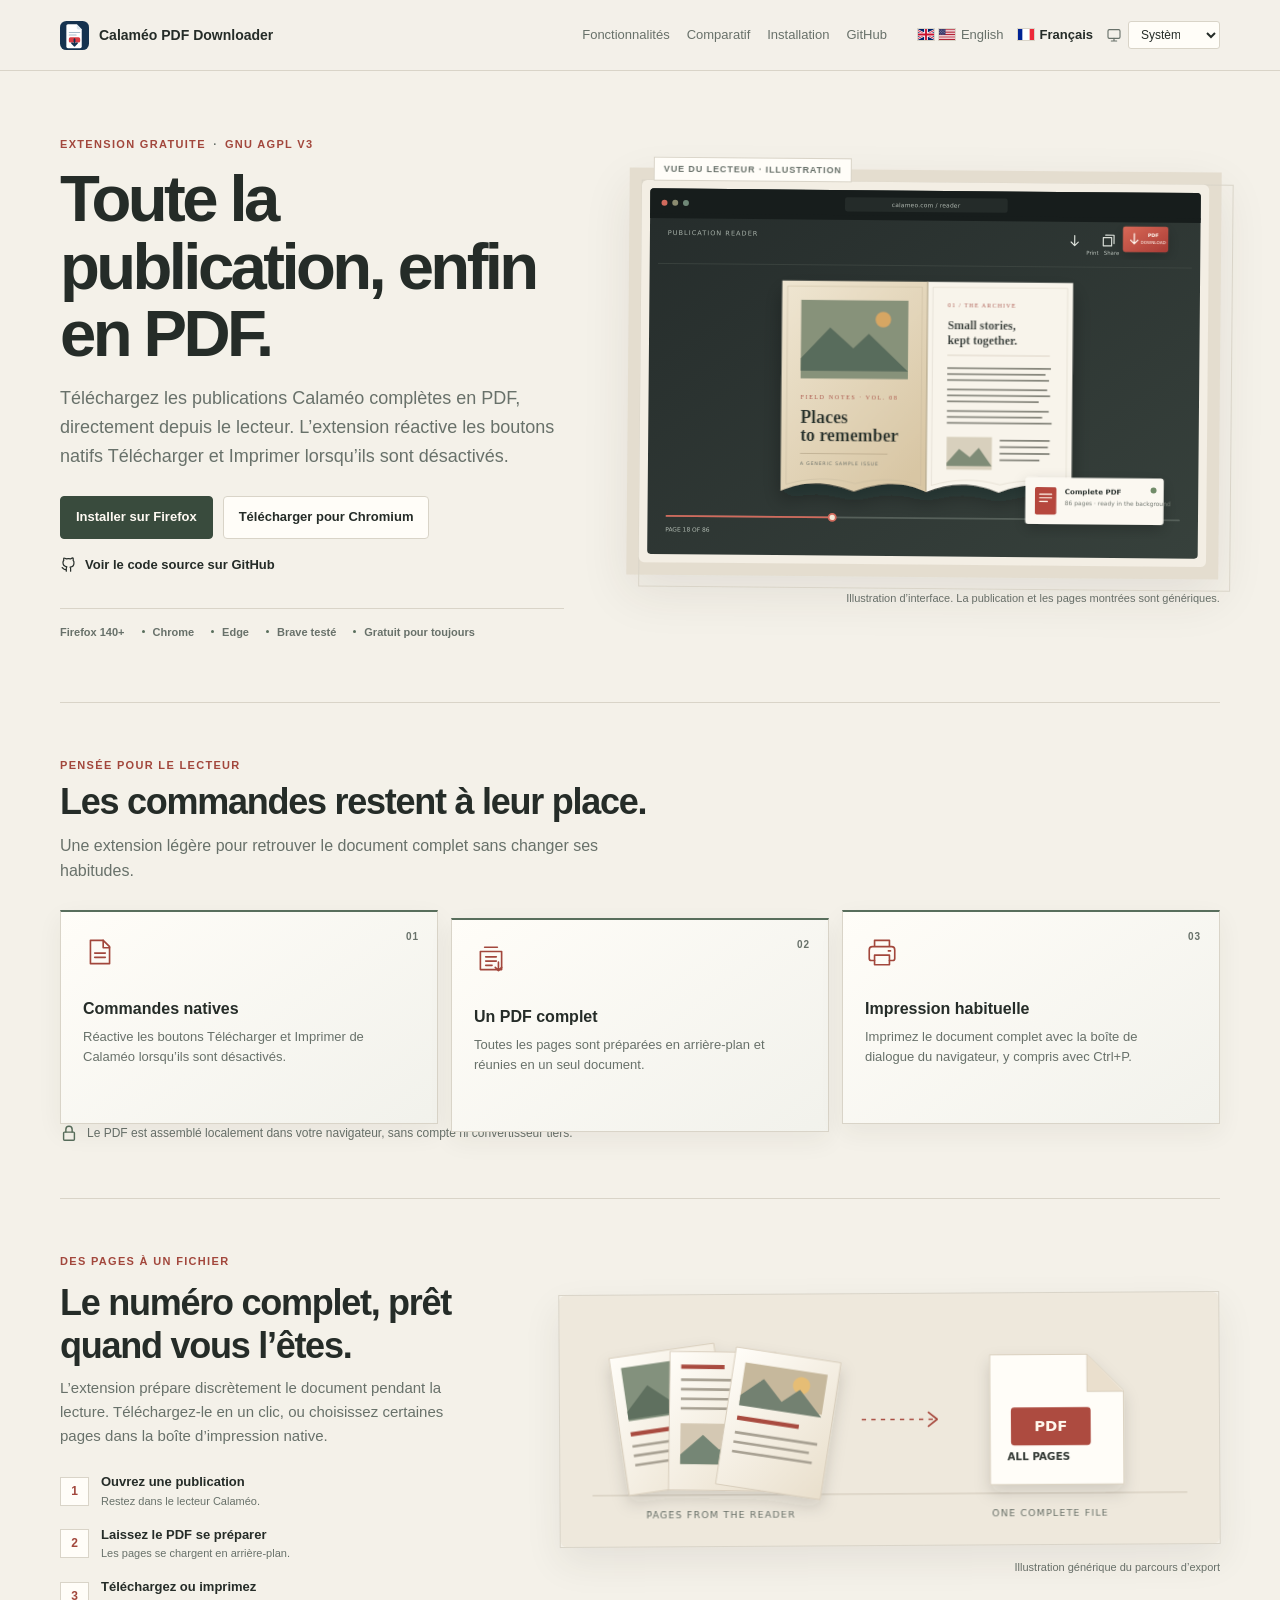
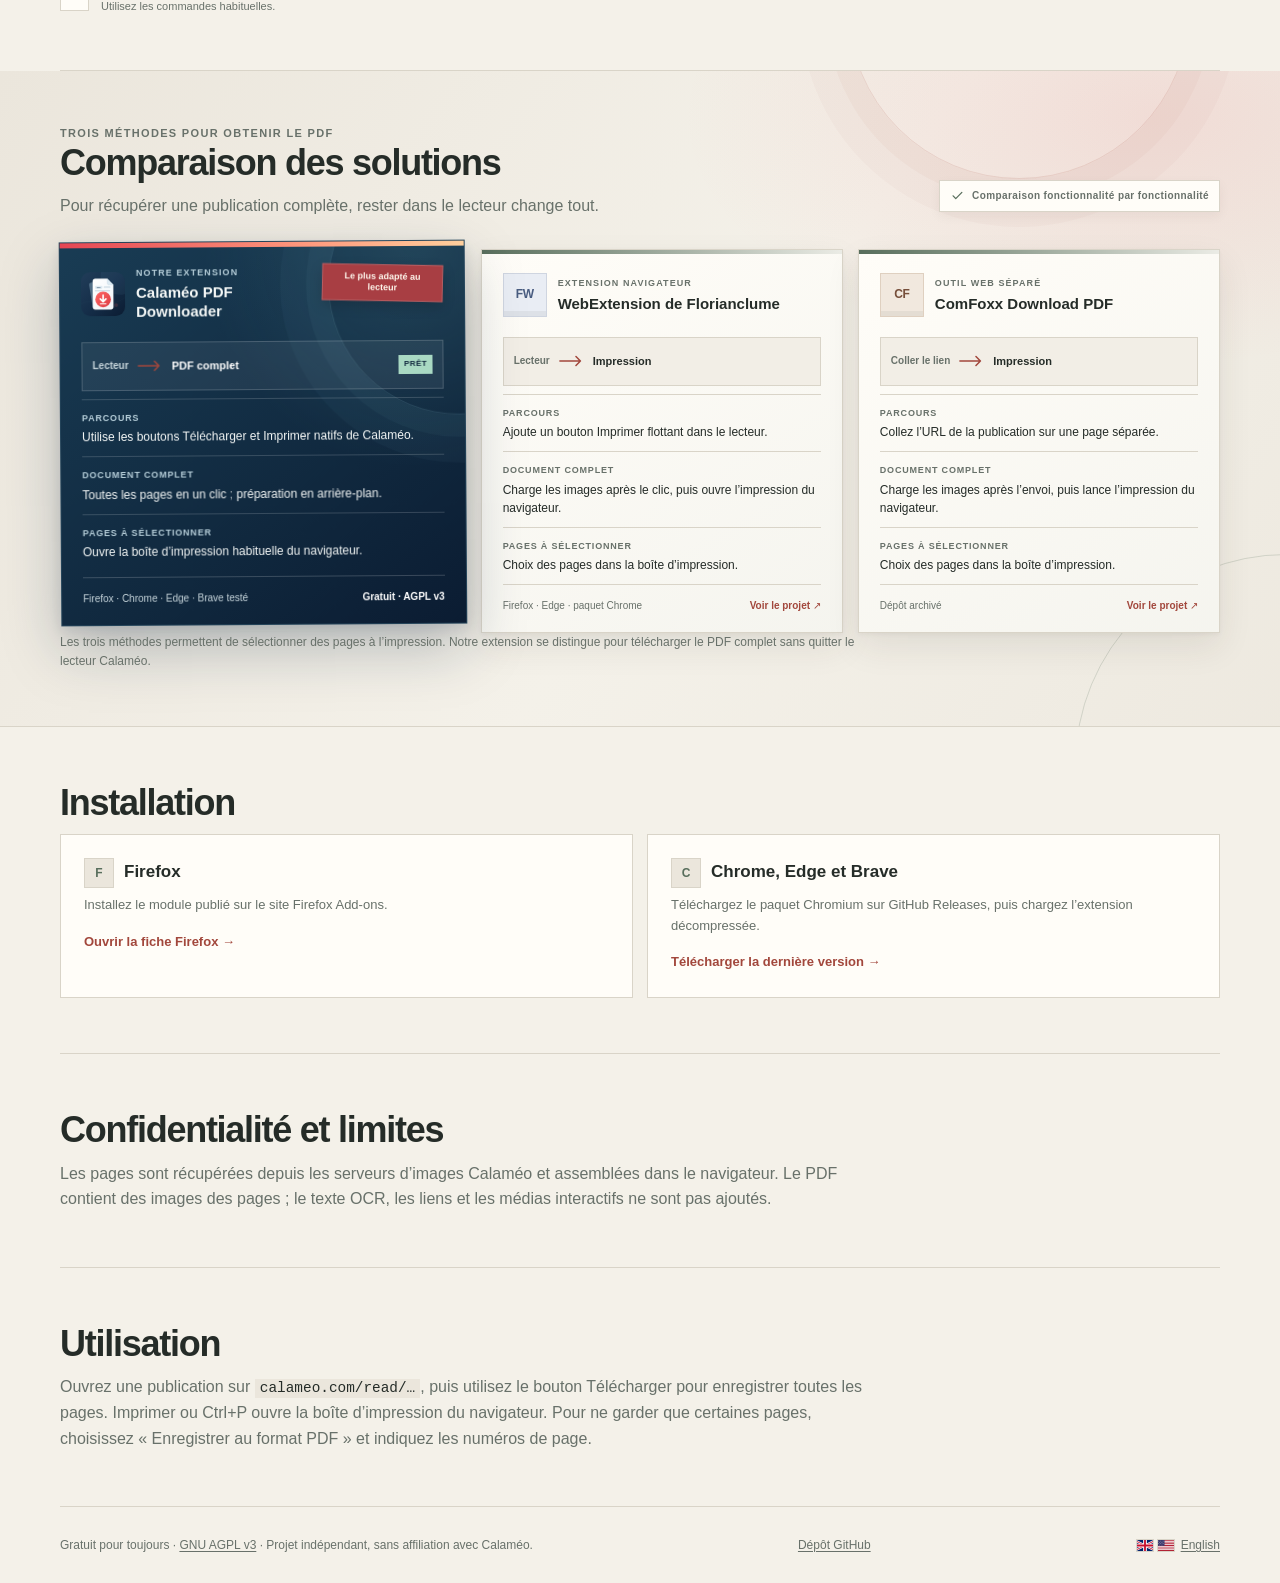
==== docs/fr/index.html @ 70b8b040 "style: add depth to project comparison" ====
<!doctype html>
<html lang="fr">
  <head>
    <meta charset="utf-8">
    <meta name="viewport" content="width=device-width, initial-scale=1">
    <meta name="theme-color" content="#ffffff">
    <title>Calaméo PDF Downloader — Télécharger les publications Calaméo en PDF</title>
    <meta name="description" content="Téléchargez les publications Calaméo complètes en PDF avec une extension gratuite pour Firefox, Chrome, Edge et Brave.">
    <link rel="canonical" href="https://elig-45.github.io/calameo-pdf-downloader/fr/">
    <link rel="alternate" hreflang="en" href="https://elig-45.github.io/calameo-pdf-downloader/">
    <link rel="alternate" hreflang="fr" href="https://elig-45.github.io/calameo-pdf-downloader/fr/">
    <link rel="alternate" hreflang="x-default" href="https://elig-45.github.io/calameo-pdf-downloader/">
    <link rel="icon" type="image/svg+xml" href="../assets/favicon.svg">
    <link rel="stylesheet" href="../assets/site.css?v=compare-cards-redesign">
    <meta property="og:type" content="website">
    <meta property="og:site_name" content="Calaméo PDF Downloader">
    <meta property="og:locale" content="fr_FR">
    <meta property="og:title" content="Calaméo PDF Downloader">
    <meta property="og:description" content="Téléchargez les publications Calaméo complètes en PDF, directement depuis le lecteur.">
    <meta property="og:url" content="https://elig-45.github.io/calameo-pdf-downloader/fr/">
    <meta property="og:image" content="https://elig-45.github.io/calameo-pdf-downloader/assets/social-preview.png">
    <meta name="twitter:card" content="summary_large_image">
    <script>
      try {
        const savedTheme = localStorage.getItem("calameo-theme");
        if (savedTheme === "dark" || savedTheme === "light") document.documentElement.dataset.theme = savedTheme;
      } catch {}
    </script>
  </head>
  <body>
    <a class="skip-link" href="#main">Aller au contenu</a>
    <svg class="icon-sprite" xmlns="http://www.w3.org/2000/svg" aria-hidden="true" focusable="false">
      <symbol id="icon-display" viewBox="0 0 24 24"><rect x="3" y="4" width="18" height="13" rx="2"/><path d="M8 21h8m-4-4v4"/></symbol>
    </svg>
    <header class="site-header">
      <div class="container header-inner">
        <a class="brand" href="../"><img src="../assets/favicon.svg" width="30" height="30" alt=""><span>Calaméo PDF Downloader</span></a>
        <div class="header-tools">
          <nav class="site-nav" aria-label="Navigation du projet"><a href="#features">Fonctionnalités</a><a href="#comparison">Comparatif</a><a href="#install">Installation</a><a href="https://github.com/elig-45/calameo-pdf-downloader">GitHub</a></nav>
          <nav class="preferences-nav" aria-label="Langue et apparence">
            <a href="../" lang="en"><span class="language-flags" aria-hidden="true"><img src="../assets/flag-gb.svg" width="18" height="13" alt=""><img src="../assets/flag-us.svg" width="18" height="13" alt=""></span><span>English</span></a>
            <a class="language-current" href="./" lang="fr" aria-current="page"><img src="../assets/flag-fr.svg" width="18" height="13" alt="" aria-hidden="true"><span>Français</span></a>
            <label class="theme-control"><svg class="theme-icon" aria-hidden="true"><use href="#icon-display"/></svg><span class="sr-only">Thème</span><select id="theme-choice" aria-label="Thème"><option value="system" selected>Système</option><option value="light">Clair</option><option value="dark">Sombre</option></select></label>
          </nav>
        </div>
      </div>
    </header>

    <main id="main" class="container">
      <section class="hero" aria-labelledby="hero-title">
        <div class="intro">
          <p class="eyebrow">Extension gratuite <span>·</span> GNU AGPL v3</p>
          <h1 id="hero-title">Toute la publication, enfin en PDF.</h1>
          <p class="lead">Téléchargez les publications Calaméo complètes en PDF, directement depuis le lecteur. L’extension réactive les boutons natifs Télécharger et Imprimer lorsqu’ils sont désactivés.</p>
          <div class="actions">
            <a class="button button-primary" href="https://addons.mozilla.org/fr/firefox/addon/calam%C3%A9o-pdf-export/">Installer sur Firefox</a>
            <a class="button" href="https://github.com/elig-45/calameo-pdf-downloader/releases/latest">Télécharger pour Chromium</a>
          </div>
          <a class="source-link" href="https://github.com/elig-45/calameo-pdf-downloader"><svg aria-hidden="true" viewBox="0 0 24 24"><path d="M9 19c-4.3 1.4-4.3-2.2-6-2.6m12 5v-3.3a2.9 2.9 0 0 0-.8-2.3c2.7-.3 5.5-1.3 5.5-6A4.7 4.7 0 0 0 18.5 6a4.3 4.3 0 0 0-.1-3.2s-1-.3-3.4 1.3a11.7 11.7 0 0 0-6.1 0C6.5 2.8 5.5 2.8 5.5 2.8A4.3 4.3 0 0 0 5.4 6a4.7 4.7 0 0 0-1.2 3.3c0 4.7 2.8 5.7 5.5 6a2.9 2.9 0 0 0-.8 2.3v3.8"/></svg>Voir le code source sur GitHub</a>
          <div class="hero-facts"><span>Firefox 140+</span><span>Chrome</span><span>Edge</span><span>Brave testé</span><span>Gratuit pour toujours</span></div>
        </div>
        <figure class="product-figure">
          <div class="artwork-frame"><span class="artwork-kicker">Vue du lecteur · illustration</span><img src="../assets/reader-interface-illustration.svg" alt="Exemple générique d’une revue numérique dans un lecteur, avec les commandes imprimer et télécharger et un PDF complet prêt."></div>
          <figcaption>Illustration d’interface. La publication et les pages montrées sont génériques.</figcaption>
        </figure>
      </section>

      <section class="section" id="features" aria-labelledby="features-title">
        <div class="section-heading"><p class="eyebrow">Pensée pour le lecteur</p><h2 id="features-title">Les commandes restent à leur place.</h2><p>Une extension légère pour retrouver le document complet sans changer ses habitudes.</p></div>
        <div class="feature-grid">
          <article class="feature-card"><span class="feature-number">01</span><svg class="feature-icon" aria-hidden="true" viewBox="0 0 32 32"><path d="M7 5h12l6 6v16H7z"/><path d="M19 5v7h6M11 17h10M11 21h10"/></svg><h3>Commandes natives</h3><p>Réactive les boutons Télécharger et Imprimer de Calaméo lorsqu’ils sont désactivés.</p></article>
          <article class="feature-card"><span class="feature-number">02</span><svg class="feature-icon" aria-hidden="true" viewBox="0 0 32 32"><path d="M6 8h20v17H6zM10 4h12M11 13h10M11 17h10M11 21h6"/><path d="M23 18v8m-3-3 3 3 3-3"/></svg><h3>Un PDF complet</h3><p>Toutes les pages sont préparées en arrière-plan et réunies en un seul document.</p></article>
          <article class="feature-card"><span class="feature-number">03</span><svg class="feature-icon" aria-hidden="true" viewBox="0 0 32 32"><path d="M9 11V5h14v6M9 24H6a2 2 0 0 1-2-2v-8a3 3 0 0 1 3-3h18a3 3 0 0 1 3 3v8a2 2 0 0 1-2 2h-3"/><path d="M9 19h14v9H9zM22 15h2"/></svg><h3>Impression habituelle</h3><p>Imprimez le document complet avec la boîte de dialogue du navigateur, y compris avec Ctrl+P.</p></article>
        </div>
        <p class="local-note"><svg aria-hidden="true" viewBox="0 0 20 20"><rect x="4" y="9" width="12" height="9" rx="1"/><path d="M6.5 9V6a3.5 3.5 0 0 1 7 0v3"/></svg> Le PDF est assemblé localement dans votre navigateur, sans compte ni convertisseur tiers.</p>
      </section>

      <section class="workflow section" aria-labelledby="workflow-title">
        <div class="workflow-copy"><p class="eyebrow">Des pages à un fichier</p><h2 id="workflow-title">Le numéro complet, prêt quand vous l’êtes.</h2><p>L’extension prépare discrètement le document pendant la lecture. Téléchargez-le en un clic, ou choisissez certaines pages dans la boîte d’impression native.</p><ol class="workflow-steps"><li><span>1</span><div><strong>Ouvrez une publication</strong><small>Restez dans le lecteur Calaméo.</small></div></li><li><span>2</span><div><strong>Laissez le PDF se préparer</strong><small>Les pages se chargent en arrière-plan.</small></div></li><li><span>3</span><div><strong>Téléchargez ou imprimez</strong><small>Utilisez les commandes habituelles.</small></div></li></ol></div>
        <figure class="workflow-figure"><img src="../assets/pdf-workflow-illustration.svg" alt="Des pages génériques illustrées deviennent un seul fichier PDF complet."><figcaption>Illustration générique du parcours d’export</figcaption></figure>
      </section>

      <section class="section comparison" id="comparison" aria-labelledby="comparison-title">
        <p class="eyebrow">Trois méthodes pour obtenir le PDF</p>
        <div class="comparison-heading"><div><h2 id="comparison-title">Comparaison des solutions</h2><p>Pour récupérer une publication complète, rester dans le lecteur change tout.</p></div><span class="comparison-stamp"><svg aria-hidden="true" viewBox="0 0 24 24"><path d="M5 12.5 9.2 17 19 7"/></svg>Comparaison fonctionnalité par fonctionnalité</span></div>
        <div class="comparison-deck" role="group" aria-label="Comparaison avec d’autres projets de téléchargement Calaméo">
          <article class="compare-card compare-card-featured">
            <div class="compare-card-top"><div class="compare-brand"><img src="../assets/calameo-pdf-export-logo.svg" alt=""><div><span class="compare-label">NOTRE EXTENSION</span><h3>Calaméo PDF Downloader</h3></div></div><span class="compare-award">Le plus adapté au lecteur</span></div>
            <div class="compare-flow"><span>Lecteur</span><svg aria-hidden="true" viewBox="0 0 28 12"><path d="M1 6h23m-5-5 5 5-5 5"/></svg><strong>PDF complet</strong><span class="flow-ready">PRÊT</span></div>
            <dl class="compare-facts"><div><dt>Parcours</dt><dd>Utilise les boutons Télécharger et Imprimer natifs de Calaméo.</dd></div><div><dt>Document complet</dt><dd>Toutes les pages en un clic ; préparation en arrière-plan.</dd></div><div><dt>Pages à sélectionner</dt><dd>Ouvre la boîte d’impression habituelle du navigateur.</dd></div></dl>
            <div class="compare-footer"><span>Firefox · Chrome · Edge · Brave testé</span><span>Gratuit · AGPL v3</span></div>
          </article>
          <article class="compare-card">
            <div class="compare-card-top"><div class="compare-brand"><span class="competitor-mark mark-florian">FW</span><div><span class="compare-label">EXTENSION NAVIGATEUR</span><h3><a href="https://github.com/Florianclume/calameo-download-pdf-webext">WebExtension de Florianclume</a></h3></div></div></div>
            <div class="compare-flow"><span>Lecteur</span><svg aria-hidden="true" viewBox="0 0 28 12"><path d="M1 6h23m-5-5 5 5-5 5"/></svg><strong>Impression</strong></div>
            <dl class="compare-facts"><div><dt>Parcours</dt><dd>Ajoute un bouton Imprimer flottant dans le lecteur.</dd></div><div><dt>Document complet</dt><dd>Charge les images après le clic, puis ouvre l’impression du navigateur.</dd></div><div><dt>Pages à sélectionner</dt><dd>Choix des pages dans la boîte d’impression.</dd></div></dl>
            <div class="compare-footer"><span>Firefox · Edge · paquet Chrome</span><a href="https://github.com/Florianclume/calameo-download-pdf-webext">Voir le projet ↗</a></div>
          </article>
          <article class="compare-card">
            <div class="compare-card-top"><div class="compare-brand"><span class="competitor-mark mark-comfoxx">CF</span><div><span class="compare-label">OUTIL WEB SÉPARÉ</span><h3><a href="https://github.com/ComFoxx/calameo-download-pdf">ComFoxx Download PDF</a></h3></div></div></div>
            <div class="compare-flow"><span>Coller le lien</span><svg aria-hidden="true" viewBox="0 0 28 12"><path d="M1 6h23m-5-5 5 5-5 5"/></svg><strong>Impression</strong></div>
            <dl class="compare-facts"><div><dt>Parcours</dt><dd>Collez l’URL de la publication sur une page séparée.</dd></div><div><dt>Document complet</dt><dd>Charge les images après l’envoi, puis lance l’impression du navigateur.</dd></div><div><dt>Pages à sélectionner</dt><dd>Choix des pages dans la boîte d’impression.</dd></div></dl>
            <div class="compare-footer"><span>Dépôt archivé</span><a href="https://github.com/ComFoxx/calameo-download-pdf">Voir le projet ↗</a></div>
          </article>
        </div>
        <p class="comparison-footnote">Les trois méthodes permettent de sélectionner des pages à l’impression. Notre extension se distingue pour télécharger le PDF complet sans quitter le lecteur Calaméo.</p>
      </section>

      <section class="section" id="install" aria-labelledby="install-title">
        <h2 id="install-title">Installation</h2>
        <div class="install-grid">
          <article class="install-option">
            <h3><span class="platform-mark" aria-hidden="true">F</span> Firefox</h3>
            <p>Installez le module publié sur le site Firefox Add-ons.</p>
            <a href="https://addons.mozilla.org/fr/firefox/addon/calam%C3%A9o-pdf-export/">Ouvrir la fiche Firefox →</a>
          </article>
          <article class="install-option">
            <h3><span class="platform-mark" aria-hidden="true">C</span> Chrome, Edge et Brave</h3>
            <p>Téléchargez le paquet Chromium sur GitHub Releases, puis chargez l’extension décompressée.</p>
            <a href="https://github.com/elig-45/calameo-pdf-downloader/releases/latest">Télécharger la dernière version →</a>
          </article>
        </div>
      </section>

      <section class="section" aria-labelledby="privacy-title">
        <h2 id="privacy-title">Confidentialité et limites</h2>
        <p>Les pages sont récupérées depuis les serveurs d’images Calaméo et assemblées dans le navigateur. Le PDF contient des images des pages ; le texte OCR, les liens et les médias interactifs ne sont pas ajoutés.</p>
      </section>

      <section class="section faq" aria-labelledby="faq-title">
        <h2 id="faq-title">Utilisation</h2>
        <p>Ouvrez une publication sur <code>calameo.com/read/…</code>, puis utilisez le bouton Télécharger pour enregistrer toutes les pages. Imprimer ou Ctrl+P ouvre la boîte d’impression du navigateur. Pour ne garder que certaines pages, choisissez « Enregistrer au format PDF » et indiquez les numéros de page.</p>
      </section>
    </main>

    <footer class="site-footer"><div class="container footer-inner"><span>Gratuit pour toujours · <a href="https://github.com/elig-45/calameo-pdf-downloader/blob/main/LICENSE">GNU AGPL v3</a> · Projet indépendant, sans affiliation avec Calaméo.</span><a href="https://github.com/elig-45/calameo-pdf-downloader">Dépôt GitHub</a><a class="footer-language" href="../" lang="en"><span class="language-flags" aria-hidden="true"><img src="../assets/flag-gb.svg" width="18" height="13" alt=""><img src="../assets/flag-us.svg" width="18" height="13" alt=""></span> English</a></div></footer>
    <script src="../assets/theme.js" defer></script>
  </body>
</html>
---- docs/assets/site.css ----
:root {
  color-scheme: light;
  font-family: -apple-system, BlinkMacSystemFont, "Segoe UI", sans-serif;
  font-synthesis: none;
  text-rendering: optimizeLegibility;
  -webkit-font-smoothing: antialiased;
  --background: #f4f1e9;
  --surface: #fffdf8;
  --text: #252c28;
  --muted: #68716a;
  --border: #d9d4c8;
  --soft: #ebe6dc;
  --soft-hover: #e2dacc;
  --accent: #a2473c;
  --accent-hover: #86382f;
  --sage: #586e5c;
  --shadow: 0 18px 50px rgb(52 46 35 / 9%);
  color: var(--text);
  background: var(--background);
}
:root[data-theme="dark"] {
  color-scheme: dark;
  --background: #171c1a;
  --surface: #202725;
  --text: #f2efe7;
  --muted: #aeb7af;
  --border: #39423d;
  --soft: #29322e;
  --soft-hover: #34403a;
  --accent: #e18a78;
  --accent-hover: #f0a18d;
  --sage: #9db09a;
  --shadow: 0 18px 50px rgb(0 0 0 / 22%);
}
@media (prefers-color-scheme: dark) {
  :root:not([data-theme="light"]) {
    color-scheme: dark;
    --background: #171c1a;
    --surface: #202725;
    --text: #f2efe7;
    --muted: #aeb7af;
    --border: #39423d;
    --soft: #29322e;
    --soft-hover: #34403a;
    --accent: #e18a78;
    --accent-hover: #f0a18d;
    --sage: #9db09a;
    --shadow: 0 18px 50px rgb(0 0 0 / 22%);
  }
}
* { box-sizing: border-box; }
html { scroll-behavior: smooth; }
body { margin: 0; color: var(--text); background: var(--background); font-size: 16px; line-height: 1.6; }
a { color: var(--accent); text-decoration: none; }
a:hover { text-decoration: underline; text-underline-offset: 3px; }
a:focus-visible, select:focus-visible, .comparison-table-wrap:focus-visible { outline: 2px solid var(--accent); outline-offset: 3px; }
.container { width: min(100% - 56px, 1160px); margin-inline: auto; }
.skip-link { position: absolute; top: -60px; left: 12px; z-index: 10; padding: 8px 12px; color: var(--text); background: var(--surface); border: 1px solid var(--border); }
.skip-link:focus { top: 12px; }
.site-header { border-bottom: 1px solid var(--border); background: color-mix(in srgb, var(--background) 94%, transparent); }
.header-inner { min-height: 70px; display: flex; align-items: center; justify-content: space-between; gap: 24px; }
.brand { display: inline-flex; align-items: center; gap: 10px; color: var(--text); font-size: 14px; font-weight: 680; white-space: nowrap; }
.brand:hover { text-decoration: none; }
.brand img { display: block; width: 29px; height: 29px; }
.header-tools { display: flex; align-items: center; gap: 30px; }
.header-inner nav { display: flex; align-items: center; gap: 17px; font-size: 13px; }
.header-inner nav a { display: inline-flex; align-items: center; gap: 5px; color: var(--muted); transition: color .18s ease; }
.header-inner nav a:hover { color: var(--text); text-decoration: none; }
.header-inner nav .language-current { color: var(--text); font-weight: 650; }
.header-inner .preferences-nav { gap: 13px; }
.language-flags { display: inline-flex; align-items: center; gap: 3px; }
.language-flags img, .header-inner nav > a > img, .footer-language img { width: 18px; height: 13px; display: block; border: 1px solid var(--border); object-fit: cover; }
.theme-control { display: inline-flex; align-items: center; gap: 6px; color: var(--muted); }
.theme-icon { width: 16px; height: 16px; fill: none; stroke: currentColor; stroke-linecap: round; stroke-linejoin: round; stroke-width: 1.7; }
.theme-control select { max-width: 92px; padding: 5px 23px 5px 8px; border: 1px solid var(--border); border-radius: 3px; color: var(--text); background: var(--surface); font: inherit; font-size: 12px; }
.icon-sprite { position: absolute; width: 0; height: 0; overflow: hidden; }
.hero { display: grid; grid-template-columns: minmax(0, .92fr) minmax(0, 1.08fr); align-items: center; gap: clamp(35px, 5vw, 72px); padding: 66px 0 60px; border-bottom: 1px solid var(--border); }
.intro { min-width: 0; }
.eyebrow { margin: 0 0 13px; color: var(--accent); font-size: 11px; font-weight: 720; letter-spacing: .12em; line-height: 1.4; text-transform: uppercase; }
.eyebrow span { padding-inline: 3px; color: var(--muted); }
h1 { max-width: 580px; margin: 0 0 17px; color: var(--text); font-size: clamp(42px, 5.1vw, 66px); font-weight: 690; line-height: 1.03; letter-spacing: -.055em; }
.lead { max-width: 510px; margin: 0; color: var(--muted); font-size: 18px; line-height: 1.62; }
.actions { display: flex; align-items: center; flex-wrap: wrap; gap: 10px; margin-top: 24px; }
.button { display: inline-flex; min-height: 43px; align-items: center; justify-content: center; padding: 8px 15px; border: 1px solid var(--border); border-radius: 4px; color: var(--text); background: var(--surface); font-size: 13px; font-weight: 650; transition: transform .18s ease, background .18s ease, border-color .18s ease, box-shadow .18s ease; }
.button:hover { transform: translateY(-2px); border-color: var(--muted); background: var(--soft); text-decoration: none; box-shadow: 0 5px 12px rgb(30 35 30 / 8%); }
.button-primary { color: #fffaf3; border-color: #394b3d; background: #394b3d; }
.button-primary:hover { color: #fffaf3; border-color: #293c2e; background: #293c2e; }
:root[data-theme="dark"] .button-primary { color: #202725; border-color: #b0c1aa; background: #b0c1aa; }
:root[data-theme="dark"] .button-primary:hover { color: #171c1a; border-color: #c2d1bd; background: #c2d1bd; }
@media (prefers-color-scheme: dark) {
  :root:not([data-theme="light"]) .button-primary { color: #202725; border-color: #b0c1aa; background: #b0c1aa; }
  :root:not([data-theme="light"]) .button-primary:hover { color: #171c1a; border-color: #c2d1bd; background: #c2d1bd; }
}
.source-link { display: inline-flex; align-items: center; gap: 8px; margin-top: 16px; color: var(--text); font-size: 13px; font-weight: 600; }
.source-link svg { width: 17px; height: 17px; fill: none; stroke: currentColor; stroke-width: 1.7; stroke-linecap: round; stroke-linejoin: round; }
.hero-facts { display: flex; flex-wrap: wrap; gap: 7px 17px; margin-top: 27px; padding-top: 15px; border-top: 1px solid var(--border); color: var(--muted); font-size: 11px; font-weight: 600; }
.hero-facts span + span::before { content: ""; display: inline-block; width: 3px; height: 3px; margin: 0 8px 3px 0; border-radius: 50%; background: var(--sage); }
.product-figure { min-width: 0; margin: 0; animation: arrive .7s cubic-bezier(.2,.65,.25,1) both; }
.artwork-frame { position: relative; z-index: 0; padding: 10px; background: #e4ddcf; box-shadow: var(--shadow); transform: rotate(.5deg); transition: transform .35s ease, box-shadow .35s ease; }
.artwork-frame::before { position: absolute; z-index: -1; inset: 12px -12px -12px 12px; border: 1px solid var(--border); content: ""; }
.artwork-frame img { display: block; width: 100%; height: auto; transition: transform .4s cubic-bezier(.2,.7,.2,1); }
.artwork-frame:hover { transform: rotate(0) translateY(-4px); box-shadow: 0 24px 58px rgb(52 46 35 / 15%); }
.artwork-frame:hover img { transform: scale(1.012); }
.artwork-kicker { position: absolute; z-index: 1; top: -11px; left: 24px; padding: 4px 9px; border: 1px solid var(--border); color: var(--muted); background: var(--surface); font-size: 9px; font-weight: 700; letter-spacing: .1em; text-transform: uppercase; animation: note-float 4.2s ease-in-out infinite; }
.product-figure figcaption, .workflow-figure figcaption { margin-top: 13px; color: var(--muted); font-size: 11px; text-align: right; }
.section { padding: 55px 0; border-bottom: 1px solid var(--border); }
.section-heading { max-width: 700px; margin-bottom: 26px; }
.section-heading .eyebrow { margin-bottom: 8px; }
h2 { margin: 0 0 9px; color: var(--text); font-size: clamp(27px, 3vw, 36px); font-weight: 680; line-height: 1.18; letter-spacing: -.035em; }
h3 { margin: 0 0 7px; font-size: 16px; font-weight: 680; line-height: 1.35; }
.section-heading > p:last-child { max-width: 570px; margin: 0; color: var(--muted); }
.feature-grid { display: grid; grid-template-columns: repeat(3, minmax(0, 1fr)); gap: 13px; }
.feature-card { position: relative; min-height: 214px; padding: 23px 22px 20px; border: 1px solid var(--border); border-top: 2px solid var(--sage); background: linear-gradient(145deg, var(--surface), color-mix(in srgb, var(--surface) 92%, var(--sage))); box-shadow: 0 9px 24px rgb(52 46 35 / 6%); transition: transform .24s ease, border-color .2s ease, box-shadow .24s ease; }
.feature-card:nth-child(2) { transform: translateY(8px); }
.feature-card:hover { transform: translateY(-5px) rotate(-.35deg); border-color: color-mix(in srgb, var(--sage) 55%, var(--border)); box-shadow: var(--shadow); }
.feature-card:nth-child(2):hover { transform: translateY(2px) rotate(.35deg); }
.feature-number { position: absolute; top: 17px; right: 18px; color: var(--muted); font-size: 10px; font-weight: 700; letter-spacing: .1em; }
.feature-icon { width: 34px; height: 34px; margin-bottom: 22px; fill: none; stroke: var(--accent); stroke-width: 1.55; stroke-linecap: round; stroke-linejoin: round; }
.feature-card p { max-width: 295px; margin: 0; color: var(--muted); font-size: 13px; line-height: 1.55; }
.local-note { display: flex; align-items: center; gap: 9px; margin: 17px 0 0; color: var(--muted); font-size: 12px; }
.local-note svg { flex: none; width: 18px; height: 18px; fill: none; stroke: var(--sage); stroke-width: 1.6; stroke-linecap: round; stroke-linejoin: round; }
.workflow { display: grid; grid-template-columns: minmax(260px, .78fr) minmax(0, 1.22fr); align-items: center; gap: clamp(35px, 6vw, 85px); }
.workflow-copy > p:not(.eyebrow) { max-width: 430px; margin: 0; color: var(--muted); font-size: 15px; }
.workflow-steps { display: grid; gap: 14px; margin: 24px 0 0; padding: 0; list-style: none; }
.workflow-steps li { display: flex; align-items: center; gap: 12px; }
.workflow-steps li > span { display: grid; width: 29px; height: 29px; flex: none; place-items: center; border: 1px solid var(--border); color: var(--accent); background: var(--surface); font-size: 12px; font-weight: 700; }
.workflow-steps strong, .workflow-steps small { display: block; }
.workflow-steps strong { font-size: 13px; }
.workflow-steps small { color: var(--muted); font-size: 11px; }
.workflow-figure { margin: 0; }
.workflow-figure img { display: block; width: 100%; height: auto; border: 1px solid var(--border); box-shadow: 0 15px 35px rgb(52 46 35 / 8%); transform: rotate(-.35deg); transition: transform .3s ease, box-shadow .3s ease; }
.workflow-figure img:hover { transform: translateY(-4px) rotate(0); box-shadow: var(--shadow); }
.comparison { position: relative; isolation: isolate; overflow: hidden; margin-inline: calc((100% - 100vw) / 2); padding-inline: max(28px, calc((100vw - 1160px) / 2)); background: radial-gradient(ellipse at 90% 7%, rgb(230 70 83 / 11%), transparent 29%), linear-gradient(125deg, var(--soft), var(--background) 56%, color-mix(in srgb, var(--soft) 72%, var(--background))); }
.comparison::before, .comparison::after { position: absolute; z-index: -1; width: 340px; height: 340px; border: 1px solid color-mix(in srgb, var(--accent) 14%, transparent); border-radius: 50%; content: ""; pointer-events: none; }
.comparison::before { top: -234px; right: 7%; box-shadow: 0 0 0 22px color-mix(in srgb, var(--accent) 4%, transparent), 0 0 0 48px color-mix(in srgb, var(--accent) 3%, transparent); }
.comparison::after { right: -217px; bottom: -250px; width: 420px; height: 420px; border-color: color-mix(in srgb, var(--sage) 20%, transparent); }
.comparison > * { position: relative; z-index: 1; }
.comparison-heading { display: flex; align-items: end; justify-content: space-between; gap: 22px; margin-bottom: 7px; }
.comparison-heading p { max-width: 610px; margin: 0; color: var(--muted); }
.comparison-stamp { display: inline-flex; flex: none; align-items: center; gap: 7px; margin-bottom: 7px; padding: 7px 10px; border: 1px solid var(--border); color: var(--muted); background: var(--surface); font-size: 10px; font-weight: 650; letter-spacing: .04em; box-shadow: 0 4px 12px rgb(52 46 35 / 5%); }
.comparison-stamp svg { width: 15px; height: 15px; fill: none; stroke: var(--sage); stroke-width: 2; stroke-linecap: round; stroke-linejoin: round; }
.comparison-deck { display: grid; grid-template-columns: 1.12fr 1fr 1fr; align-items: stretch; gap: 15px; margin-top: 30px; perspective: 1400px; }
.compare-card { position: relative; isolation: isolate; display: flex; min-width: 0; flex-direction: column; padding: 23px 21px 18px; overflow: hidden; border: 1px solid var(--border); background: linear-gradient(150deg, var(--surface), color-mix(in srgb, var(--surface) 94%, var(--sage))); box-shadow: 0 14px 32px rgb(52 46 35 / 9%), 0 2px 5px rgb(52 46 35 / 5%); transform: translateZ(0); transition: transform .27s cubic-bezier(.2,.7,.2,1), box-shadow .27s ease, border-color .2s ease; }
.compare-card::before { position: absolute; inset: 0 0 auto; height: 4px; background: linear-gradient(90deg, var(--sage), color-mix(in srgb, var(--sage) 12%, var(--surface))); content: ""; }
.compare-card:hover { z-index: 2; transform: translateY(-7px) rotate(.25deg); border-color: color-mix(in srgb, var(--sage) 45%, var(--border)); box-shadow: 0 25px 48px rgb(52 46 35 / 15%), 0 5px 12px rgb(52 46 35 / 7%); }
.compare-card-featured { z-index: 1; border-color: #24445a; color: #f5f8f7; background: radial-gradient(ellipse at 88% 0%, rgb(93 157 172 / 19%), transparent 42%), linear-gradient(145deg, #193c54, #10283e 64%, #0b1c32); box-shadow: 0 24px 55px rgb(16 40 62 / 26%), 0 6px 14px rgb(16 40 62 / 11%); transform: translateY(-8px) rotate(-.4deg); }
.compare-card-featured::before { height: 5px; background: linear-gradient(90deg, #e64653, #ff9a7e 62%, #ffcf9d); }
.compare-card-featured::after { position: absolute; z-index: -1; top: -88px; right: -126px; width: 260px; height: 260px; border: 1px solid rgb(156 214 228 / 15%); border-radius: 50%; box-shadow: 0 0 0 22px rgb(156 214 228 / 4%), 0 0 0 48px rgb(156 214 228 / 3%); content: ""; pointer-events: none; }
.compare-card-featured:hover { transform: translateY(-14px) rotate(-.15deg); border-color: #477087; box-shadow: 0 33px 65px rgb(16 40 62 / 34%), 0 7px 16px rgb(16 40 62 / 12%); }
.compare-card-top { display: flex; align-items: flex-start; justify-content: space-between; gap: 10px; }
.compare-brand { display: flex; min-width: 0; align-items: center; gap: 11px; }
.compare-brand img, .competitor-mark { display: grid; width: 44px; height: 44px; flex: none; place-items: center; border: 1px solid var(--border); background: var(--soft); object-fit: cover; }
.compare-brand img { border: 0; background: transparent; }
.competitor-mark { color: #455b50; font-size: 12px; font-weight: 760; letter-spacing: -.04em; box-shadow: inset 0 -5px 0 rgb(75 96 83 / 8%); }
.mark-florian { color: #485c80; background: #e9edf4; border-color: #cfd5e0; }
.mark-comfoxx { color: #764e3a; background: #f1e8de; border-color: #dfd0c0; }
.compare-label { display: block; margin-bottom: 4px; color: var(--muted); font-size: 9px; font-weight: 740; letter-spacing: .12em; }
.compare-card-featured .compare-label { color: #b6ced9; }
.compare-card h3 { margin: 0; font-size: 15px; line-height: 1.25; overflow-wrap: anywhere; }
.compare-card h3 a { color: inherit; text-decoration-color: color-mix(in srgb, currentColor 55%, transparent); text-underline-offset: 3px; }
.compare-card h3 a:hover { text-decoration-color: currentColor; }
.compare-award { max-width: 125px; padding: 6px 8px; border: 1px solid rgb(255 255 255 / 17%); color: #fff8ed; background: #a83e43; font-size: 9px; font-weight: 750; line-height: 1.25; text-align: center; box-shadow: 0 5px 13px rgb(0 0 0 / 16%); transform: rotate(1.5deg); }
.compare-flow { display: flex; min-height: 49px; align-items: center; gap: 9px; margin: 20px 0 8px; padding: 9px 10px; border: 1px solid var(--border); color: var(--muted); background: color-mix(in srgb, var(--soft) 65%, var(--surface)); font-size: 10px; font-weight: 650; }
.compare-flow svg { width: 25px; height: 12px; flex: none; fill: none; stroke: var(--accent); stroke-width: 1.7; stroke-linecap: round; stroke-linejoin: round; }
.compare-flow strong { color: var(--text); font-size: 11px; }
.compare-card-featured .compare-flow { border-color: rgb(255 255 255 / 17%); color: #c8d6dc; background: rgb(255 255 255 / 6%); }
.compare-card-featured .compare-flow strong { color: #fff; }
.flow-ready { margin-left: auto; padding: 3px 5px; color: #10283e; background: #a9d9c3; font-size: 8px; font-weight: 800; letter-spacing: .06em; }
.compare-facts { display: grid; gap: 0; margin: 0; }
.compare-facts > div { padding: 11px 0 10px; border-top: 1px solid var(--border); }
.compare-facts dt { color: var(--muted); font-size: 9px; font-weight: 760; letter-spacing: .09em; text-transform: uppercase; }
.compare-facts dd { margin: 3px 0 0; color: var(--text); font-size: 12px; line-height: 1.5; }
.compare-card-featured .compare-facts > div { border-color: rgb(255 255 255 / 16%); }
.compare-card-featured .compare-facts dt { color: #b6ced9; }
.compare-card-featured .compare-facts dd { color: #f5f8f7; }
.compare-footer { display: flex; flex-wrap: wrap; justify-content: space-between; gap: 7px 12px; margin-top: auto; padding-top: 13px; border-top: 1px solid var(--border); color: var(--muted); font-size: 10px; }
.compare-card-featured .compare-footer { border-color: rgb(255 255 255 / 18%); color: #c8d6dc; }
.compare-card-featured .compare-footer span:last-child { color: #fff; font-weight: 700; }
.compare-footer a { font-weight: 680; }
.comparison-footnote { max-width: 880px; margin: 22px 0 0; color: var(--muted); font-size: 12px; }
.install-grid { display: grid; grid-template-columns: repeat(2, minmax(0, 1fr)); gap: 14px; }
.install-option { padding: 23px; border: 1px solid var(--border); background: var(--surface); transition: transform .2s ease, box-shadow .2s ease; }
.install-option:hover { transform: translateY(-3px); box-shadow: var(--shadow); }
.install-option h3 { display: flex; align-items: center; gap: 10px; font-size: 17px; }
.platform-mark { display: inline-grid; width: 30px; height: 30px; place-items: center; border: 1px solid var(--border); color: var(--sage); background: var(--soft); font-size: 12px; font-weight: 750; }
.install-option p { margin: 0 0 12px; color: var(--muted); font-size: 13px; }
.install-option > a { font-size: 13px; font-weight: 650; }
.faq p, .section > p { max-width: 820px; margin: 0; color: var(--muted); }
code { padding: .1em .35em; color: var(--text); background: var(--soft); font-size: .9em; }
.site-footer { color: var(--muted); font-size: 12px; }
.footer-inner { min-height: 76px; display: flex; align-items: center; justify-content: space-between; flex-wrap: wrap; gap: 10px 18px; }
.site-footer a { color: inherit; text-decoration: underline; text-decoration-color: currentColor; text-underline-offset: 2px; }
.footer-language { display: inline-flex; align-items: center; gap: 6px; }
.sr-only { position: absolute; width: 1px; height: 1px; padding: 0; margin: -1px; overflow: hidden; clip: rect(0,0,0,0); white-space: nowrap; border: 0; }
@keyframes arrive { from { opacity: 0; transform: translateY(13px) scale(.99); } to { opacity: 1; transform: translateY(0) scale(1); } }
@keyframes note-float { 0%, 100% { transform: translateY(0); } 50% { transform: translateY(-3px); } }
@media (max-width: 980px) {
  .header-inner { align-items: flex-start; flex-direction: column; justify-content: center; gap: 8px; padding-block: 12px; }
  .header-tools { width: 100%; justify-content: space-between; gap: 15px; }
  .hero { grid-template-columns: minmax(0, .9fr) minmax(0, 1.1fr); gap: 30px; padding-block: 48px; }
  h1 { font-size: clamp(40px, 5.5vw, 56px); }
  .workflow { gap: 35px; }
  .comparison-deck { grid-template-columns: repeat(2, minmax(0, 1fr)); }
  .compare-card-featured { grid-column: 1 / -1; transform: none; }
  .compare-card-featured:hover { transform: translateY(-5px); }
}
@media (max-width: 720px) {
  .container { width: min(100% - 32px, 1160px); }
  .header-tools { align-items: flex-start; flex-direction: column-reverse; gap: 10px; }
  .header-inner nav { flex-wrap: wrap; gap: 9px 14px; margin-left: 0; font-size: 12px; }
  .hero { grid-template-columns: 1fr; gap: 36px; padding-block: 40px; }
  h1 { max-width: 600px; font-size: clamp(42px, 12vw, 58px); }
  .lead { font-size: 16px; }
  .product-figure { width: min(100%, 620px); margin-inline: auto; }
  .feature-grid { grid-template-columns: 1fr; gap: 9px; }
  .feature-card { min-height: 0; padding: 19px; }
  .feature-card:nth-child(2) { transform: none; }
  .feature-icon { margin-bottom: 13px; }
  .workflow { grid-template-columns: 1fr; gap: 29px; }
  .workflow-figure { margin-inline: -2px; }
  .section { padding-block: 41px; }
  .comparison { padding-inline: max(16px, calc((100vw - 1160px) / 2)); }
  .comparison-heading { align-items: flex-start; flex-direction: column; gap: 10px; }
  .comparison-stamp { margin: 0; }
  .comparison-deck { grid-template-columns: 1fr; gap: 12px; margin-top: 22px; }
  .compare-card-featured { grid-column: auto; transform: none; }
  .compare-card-featured:hover { transform: translateY(-4px); }
  .compare-card-top { flex-wrap: wrap; }
  .compare-award { max-width: none; margin-left: 55px; }
  .comparison-footnote { margin-top: 17px; }
  .install-grid { grid-template-columns: 1fr; }
  .footer-inner { align-items: flex-start; flex-direction: column; justify-content: center; padding-block: 17px; }
}
@media (prefers-reduced-motion: reduce) {
  *, *::before, *::after { scroll-behavior: auto !important; animation-duration: .01ms !important; animation-iteration-count: 1 !important; transition-duration: .01ms !important; }
}
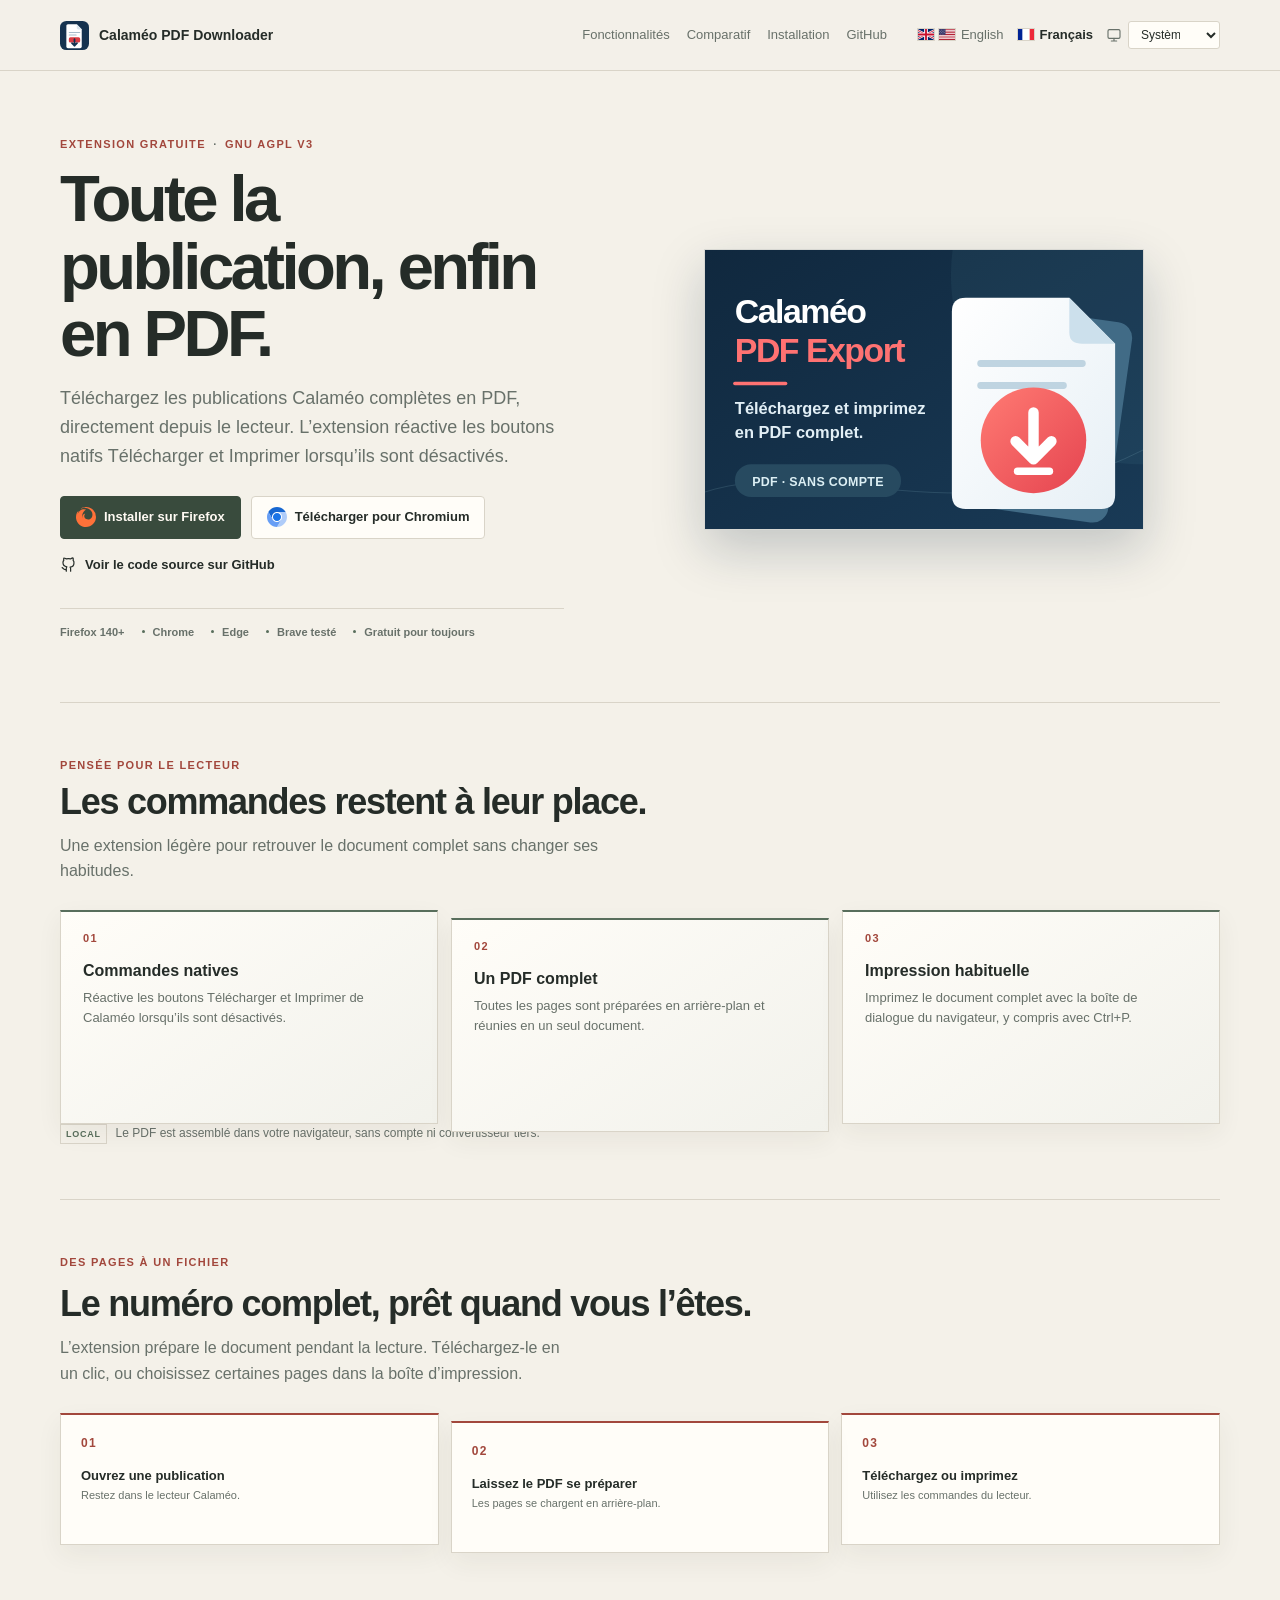
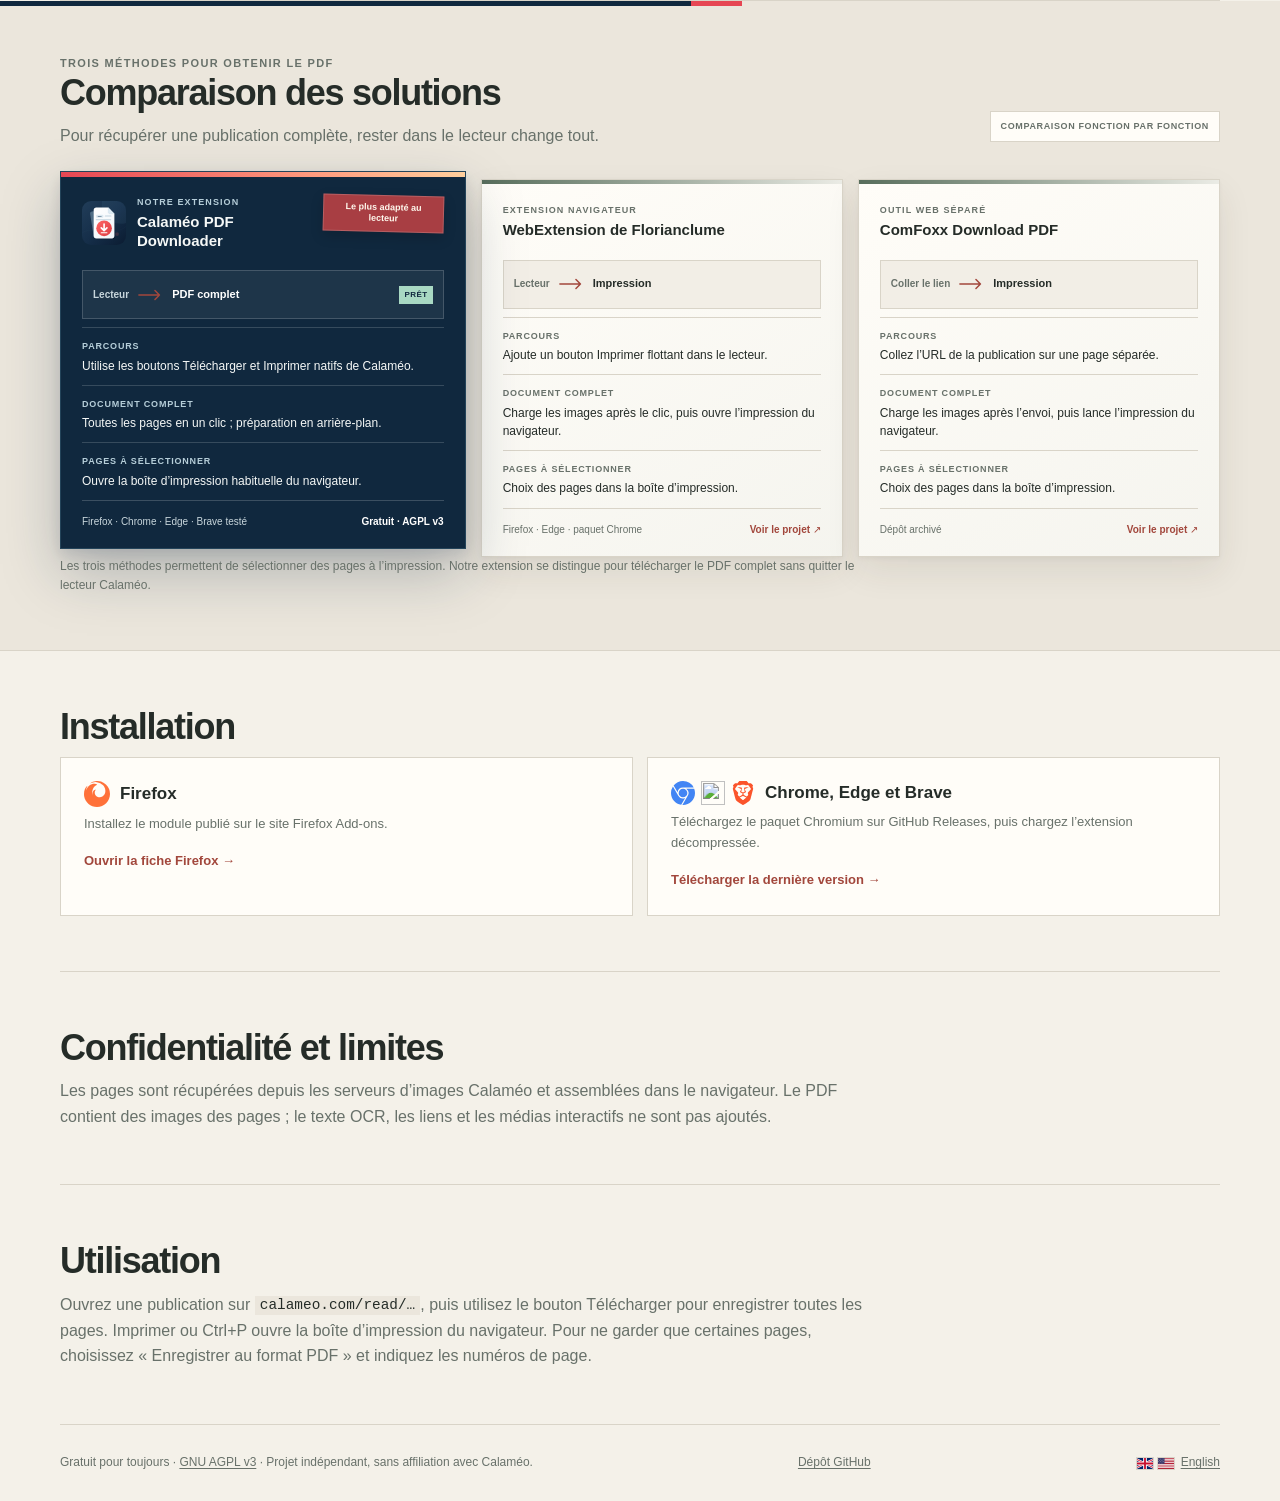
==== commit d5a2fea1: "Use real browser logos on project page" ====
--- a/docs/fr/index.html
+++ b/docs/fr/index.html
@@ -11,7 +11,7 @@
     <link rel="alternate" hreflang="fr" href="https://elig-45.github.io/calameo-pdf-downloader/fr/">
     <link rel="alternate" hreflang="x-default" href="https://elig-45.github.io/calameo-pdf-downloader/">
     <link rel="icon" type="image/svg+xml" href="../assets/favicon.svg">
-    <link rel="stylesheet" href="../assets/site.css?v=compare-cards-redesign">
+    <link rel="stylesheet" href="../assets/site.css?v=browser-logos-1">
     <meta property="og:type" content="website">
     <meta property="og:site_name" content="Calaméo PDF Downloader">
     <meta property="og:locale" content="fr_FR">
@@ -53,36 +53,35 @@
           <h1 id="hero-title">Toute la publication, enfin en PDF.</h1>
           <p class="lead">Téléchargez les publications Calaméo complètes en PDF, directement depuis le lecteur. L’extension réactive les boutons natifs Télécharger et Imprimer lorsqu’ils sont désactivés.</p>
           <div class="actions">
-            <a class="button button-primary" href="https://addons.mozilla.org/fr/firefox/addon/calam%C3%A9o-pdf-export/">Installer sur Firefox</a>
-            <a class="button" href="https://github.com/elig-45/calameo-pdf-downloader/releases/latest">Télécharger pour Chromium</a>
+            <a class="button button-primary" href="https://addons.mozilla.org/fr/firefox/addon/calam%C3%A9o-pdf-export/"><img class="browser-logo" src="../assets/brands/firefox.svg" alt="">Installer sur Firefox</a>
+            <a class="button" href="https://github.com/elig-45/calameo-pdf-downloader/releases/latest"><img class="browser-logo" src="../assets/brands/chromium.svg" alt="">Télécharger pour Chromium</a>
           </div>
           <a class="source-link" href="https://github.com/elig-45/calameo-pdf-downloader"><svg aria-hidden="true" viewBox="0 0 24 24"><path d="M9 19c-4.3 1.4-4.3-2.2-6-2.6m12 5v-3.3a2.9 2.9 0 0 0-.8-2.3c2.7-.3 5.5-1.3 5.5-6A4.7 4.7 0 0 0 18.5 6a4.3 4.3 0 0 0-.1-3.2s-1-.3-3.4 1.3a11.7 11.7 0 0 0-6.1 0C6.5 2.8 5.5 2.8 5.5 2.8A4.3 4.3 0 0 0 5.4 6a4.7 4.7 0 0 0-1.2 3.3c0 4.7 2.8 5.7 5.5 6a2.9 2.9 0 0 0-.8 2.3v3.8"/></svg>Voir le code source sur GitHub</a>
           <div class="hero-facts"><span>Firefox 140+</span><span>Chrome</span><span>Edge</span><span>Brave testé</span><span>Gratuit pour toujours</span></div>
         </div>
         <figure class="product-figure">
-          <div class="artwork-frame"><span class="artwork-kicker">Vue du lecteur · illustration</span><img src="../assets/reader-interface-illustration.svg" alt="Exemple générique d’une revue numérique dans un lecteur, avec les commandes imprimer et télécharger et un PDF complet prêt."></div>
-          <figcaption>Illustration d’interface. La publication et les pages montrées sont génériques.</figcaption>
+          <img src="../assets/calameo-product-banner-fr.svg" alt="Calaméo PDF Export : téléchargez et imprimez les publications complètes en PDF.">
         </figure>
       </section>
 
       <section class="section" id="features" aria-labelledby="features-title">
         <div class="section-heading"><p class="eyebrow">Pensée pour le lecteur</p><h2 id="features-title">Les commandes restent à leur place.</h2><p>Une extension légère pour retrouver le document complet sans changer ses habitudes.</p></div>
         <div class="feature-grid">
-          <article class="feature-card"><span class="feature-number">01</span><svg class="feature-icon" aria-hidden="true" viewBox="0 0 32 32"><path d="M7 5h12l6 6v16H7z"/><path d="M19 5v7h6M11 17h10M11 21h10"/></svg><h3>Commandes natives</h3><p>Réactive les boutons Télécharger et Imprimer de Calaméo lorsqu’ils sont désactivés.</p></article>
-          <article class="feature-card"><span class="feature-number">02</span><svg class="feature-icon" aria-hidden="true" viewBox="0 0 32 32"><path d="M6 8h20v17H6zM10 4h12M11 13h10M11 17h10M11 21h6"/><path d="M23 18v8m-3-3 3 3 3-3"/></svg><h3>Un PDF complet</h3><p>Toutes les pages sont préparées en arrière-plan et réunies en un seul document.</p></article>
-          <article class="feature-card"><span class="feature-number">03</span><svg class="feature-icon" aria-hidden="true" viewBox="0 0 32 32"><path d="M9 11V5h14v6M9 24H6a2 2 0 0 1-2-2v-8a3 3 0 0 1 3-3h18a3 3 0 0 1 3 3v8a2 2 0 0 1-2 2h-3"/><path d="M9 19h14v9H9zM22 15h2"/></svg><h3>Impression habituelle</h3><p>Imprimez le document complet avec la boîte de dialogue du navigateur, y compris avec Ctrl+P.</p></article>
+          <article class="feature-card"><span class="feature-number">01</span><h3>Commandes natives</h3><p>Réactive les boutons Télécharger et Imprimer de Calaméo lorsqu’ils sont désactivés.</p></article>
+          <article class="feature-card"><span class="feature-number">02</span><h3>Un PDF complet</h3><p>Toutes les pages sont préparées en arrière-plan et réunies en un seul document.</p></article>
+          <article class="feature-card"><span class="feature-number">03</span><h3>Impression habituelle</h3><p>Imprimez le document complet avec la boîte de dialogue du navigateur, y compris avec Ctrl+P.</p></article>
         </div>
-        <p class="local-note"><svg aria-hidden="true" viewBox="0 0 20 20"><rect x="4" y="9" width="12" height="9" rx="1"/><path d="M6.5 9V6a3.5 3.5 0 0 1 7 0v3"/></svg> Le PDF est assemblé localement dans votre navigateur, sans compte ni convertisseur tiers.</p>
+        <p class="local-note"><strong>LOCAL</strong> Le PDF est assemblé dans votre navigateur, sans compte ni convertisseur tiers.</p>
       </section>
 
       <section class="workflow section" aria-labelledby="workflow-title">
-        <div class="workflow-copy"><p class="eyebrow">Des pages à un fichier</p><h2 id="workflow-title">Le numéro complet, prêt quand vous l’êtes.</h2><p>L’extension prépare discrètement le document pendant la lecture. Téléchargez-le en un clic, ou choisissez certaines pages dans la boîte d’impression native.</p><ol class="workflow-steps"><li><span>1</span><div><strong>Ouvrez une publication</strong><small>Restez dans le lecteur Calaméo.</small></div></li><li><span>2</span><div><strong>Laissez le PDF se préparer</strong><small>Les pages se chargent en arrière-plan.</small></div></li><li><span>3</span><div><strong>Téléchargez ou imprimez</strong><small>Utilisez les commandes habituelles.</small></div></li></ol></div>
-        <figure class="workflow-figure"><img src="../assets/pdf-workflow-illustration.svg" alt="Des pages génériques illustrées deviennent un seul fichier PDF complet."><figcaption>Illustration générique du parcours d’export</figcaption></figure>
+        <div class="workflow-heading"><p class="eyebrow">Des pages à un fichier</p><h2 id="workflow-title">Le numéro complet, prêt quand vous l’êtes.</h2><p>L’extension prépare le document pendant la lecture. Téléchargez-le en un clic, ou choisissez certaines pages dans la boîte d’impression.</p></div>
+        <ol class="workflow-steps"><li><span>01</span><div><strong>Ouvrez une publication</strong><small>Restez dans le lecteur Calaméo.</small></div></li><li><span>02</span><div><strong>Laissez le PDF se préparer</strong><small>Les pages se chargent en arrière-plan.</small></div></li><li><span>03</span><div><strong>Téléchargez ou imprimez</strong><small>Utilisez les commandes du lecteur.</small></div></li></ol>
       </section>
 
       <section class="section comparison" id="comparison" aria-labelledby="comparison-title">
         <p class="eyebrow">Trois méthodes pour obtenir le PDF</p>
-        <div class="comparison-heading"><div><h2 id="comparison-title">Comparaison des solutions</h2><p>Pour récupérer une publication complète, rester dans le lecteur change tout.</p></div><span class="comparison-stamp"><svg aria-hidden="true" viewBox="0 0 24 24"><path d="M5 12.5 9.2 17 19 7"/></svg>Comparaison fonctionnalité par fonctionnalité</span></div>
+        <div class="comparison-heading"><div><h2 id="comparison-title">Comparaison des solutions</h2><p>Pour récupérer une publication complète, rester dans le lecteur change tout.</p></div><span class="comparison-stamp">COMPARAISON FONCTION PAR FONCTION</span></div>
         <div class="comparison-deck" role="group" aria-label="Comparaison avec d’autres projets de téléchargement Calaméo">
           <article class="compare-card compare-card-featured">
             <div class="compare-card-top"><div class="compare-brand"><img src="../assets/calameo-pdf-export-logo.svg" alt=""><div><span class="compare-label">NOTRE EXTENSION</span><h3>Calaméo PDF Downloader</h3></div></div><span class="compare-award">Le plus adapté au lecteur</span></div>
@@ -91,13 +90,13 @@
             <div class="compare-footer"><span>Firefox · Chrome · Edge · Brave testé</span><span>Gratuit · AGPL v3</span></div>
           </article>
           <article class="compare-card">
-            <div class="compare-card-top"><div class="compare-brand"><span class="competitor-mark mark-florian">FW</span><div><span class="compare-label">EXTENSION NAVIGATEUR</span><h3><a href="https://github.com/Florianclume/calameo-download-pdf-webext">WebExtension de Florianclume</a></h3></div></div></div>
+            <div class="compare-card-top"><div class="compare-brand"><div><span class="compare-label">EXTENSION NAVIGATEUR</span><h3><a href="https://github.com/Florianclume/calameo-download-pdf-webext">WebExtension de Florianclume</a></h3></div></div></div>
             <div class="compare-flow"><span>Lecteur</span><svg aria-hidden="true" viewBox="0 0 28 12"><path d="M1 6h23m-5-5 5 5-5 5"/></svg><strong>Impression</strong></div>
             <dl class="compare-facts"><div><dt>Parcours</dt><dd>Ajoute un bouton Imprimer flottant dans le lecteur.</dd></div><div><dt>Document complet</dt><dd>Charge les images après le clic, puis ouvre l’impression du navigateur.</dd></div><div><dt>Pages à sélectionner</dt><dd>Choix des pages dans la boîte d’impression.</dd></div></dl>
             <div class="compare-footer"><span>Firefox · Edge · paquet Chrome</span><a href="https://github.com/Florianclume/calameo-download-pdf-webext">Voir le projet ↗</a></div>
           </article>
           <article class="compare-card">
-            <div class="compare-card-top"><div class="compare-brand"><span class="competitor-mark mark-comfoxx">CF</span><div><span class="compare-label">OUTIL WEB SÉPARÉ</span><h3><a href="https://github.com/ComFoxx/calameo-download-pdf">ComFoxx Download PDF</a></h3></div></div></div>
+            <div class="compare-card-top"><div class="compare-brand"><div><span class="compare-label">OUTIL WEB SÉPARÉ</span><h3><a href="https://github.com/ComFoxx/calameo-download-pdf">ComFoxx Download PDF</a></h3></div></div></div>
             <div class="compare-flow"><span>Coller le lien</span><svg aria-hidden="true" viewBox="0 0 28 12"><path d="M1 6h23m-5-5 5 5-5 5"/></svg><strong>Impression</strong></div>
             <dl class="compare-facts"><div><dt>Parcours</dt><dd>Collez l’URL de la publication sur une page séparée.</dd></div><div><dt>Document complet</dt><dd>Charge les images après l’envoi, puis lance l’impression du navigateur.</dd></div><div><dt>Pages à sélectionner</dt><dd>Choix des pages dans la boîte d’impression.</dd></div></dl>
             <div class="compare-footer"><span>Dépôt archivé</span><a href="https://github.com/ComFoxx/calameo-download-pdf">Voir le projet ↗</a></div>
@@ -110,12 +109,12 @@
         <h2 id="install-title">Installation</h2>
         <div class="install-grid">
           <article class="install-option">
-            <h3><span class="platform-mark" aria-hidden="true">F</span> Firefox</h3>
+            <h3><img class="browser-logo" src="../assets/brands/firefox.svg" alt=""> Firefox</h3>
             <p>Installez le module publié sur le site Firefox Add-ons.</p>
             <a href="https://addons.mozilla.org/fr/firefox/addon/calam%C3%A9o-pdf-export/">Ouvrir la fiche Firefox →</a>
           </article>
           <article class="install-option">
-            <h3><span class="platform-mark" aria-hidden="true">C</span> Chrome, Edge et Brave</h3>
+            <h3><span class="browser-logo-group" aria-hidden="true"><img class="browser-logo" src="../assets/brands/googlechrome.svg" alt=""><img class="browser-logo" src="../assets/brands/microsoftedge.svg" alt=""><img class="browser-logo" src="../assets/brands/brave.svg" alt=""></span> Chrome, Edge et Brave</h3>
             <p>Téléchargez le paquet Chromium sur GitHub Releases, puis chargez l’extension décompressée.</p>
             <a href="https://github.com/elig-45/calameo-pdf-downloader/releases/latest">Télécharger la dernière version →</a>
           </article>
--- a/docs/assets/site.css
+++ b/docs/assets/site.css
@@ -50,7 +50,7 @@
 }
 * { box-sizing: border-box; }
 html { scroll-behavior: smooth; }
-body { margin: 0; color: var(--text); background: var(--background); font-size: 16px; line-height: 1.6; }
+body { overflow-x: clip; margin: 0; color: var(--text); background: var(--background); font-size: 16px; line-height: 1.6; }
 a { color: var(--accent); text-decoration: none; }
 a:hover { text-decoration: underline; text-underline-offset: 3px; }
 a:focus-visible, select:focus-visible, .comparison-table-wrap:focus-visible { outline: 2px solid var(--accent); outline-offset: 3px; }
@@ -82,6 +82,7 @@
 .lead { max-width: 510px; margin: 0; color: var(--muted); font-size: 18px; line-height: 1.62; }
 .actions { display: flex; align-items: center; flex-wrap: wrap; gap: 10px; margin-top: 24px; }
 .button { display: inline-flex; min-height: 43px; align-items: center; justify-content: center; padding: 8px 15px; border: 1px solid var(--border); border-radius: 4px; color: var(--text); background: var(--surface); font-size: 13px; font-weight: 650; transition: transform .18s ease, background .18s ease, border-color .18s ease, box-shadow .18s ease; }
+.button .browser-logo { width: 20px; height: 20px; margin-right: 8px; }
 .button:hover { transform: translateY(-2px); border-color: var(--muted); background: var(--soft); text-decoration: none; box-shadow: 0 5px 12px rgb(30 35 30 / 8%); }
 .button-primary { color: #fffaf3; border-color: #394b3d; background: #394b3d; }
 .button-primary:hover { color: #fffaf3; border-color: #293c2e; background: #293c2e; }
@@ -95,14 +96,9 @@
 .source-link svg { width: 17px; height: 17px; fill: none; stroke: currentColor; stroke-width: 1.7; stroke-linecap: round; stroke-linejoin: round; }
 .hero-facts { display: flex; flex-wrap: wrap; gap: 7px 17px; margin-top: 27px; padding-top: 15px; border-top: 1px solid var(--border); color: var(--muted); font-size: 11px; font-weight: 600; }
 .hero-facts span + span::before { content: ""; display: inline-block; width: 3px; height: 3px; margin: 0 8px 3px 0; border-radius: 50%; background: var(--sage); }
-.product-figure { min-width: 0; margin: 0; animation: arrive .7s cubic-bezier(.2,.65,.25,1) both; }
-.artwork-frame { position: relative; z-index: 0; padding: 10px; background: #e4ddcf; box-shadow: var(--shadow); transform: rotate(.5deg); transition: transform .35s ease, box-shadow .35s ease; }
-.artwork-frame::before { position: absolute; z-index: -1; inset: 12px -12px -12px 12px; border: 1px solid var(--border); content: ""; }
-.artwork-frame img { display: block; width: 100%; height: auto; transition: transform .4s cubic-bezier(.2,.7,.2,1); }
-.artwork-frame:hover { transform: rotate(0) translateY(-4px); box-shadow: 0 24px 58px rgb(52 46 35 / 15%); }
-.artwork-frame:hover img { transform: scale(1.012); }
-.artwork-kicker { position: absolute; z-index: 1; top: -11px; left: 24px; padding: 4px 9px; border: 1px solid var(--border); color: var(--muted); background: var(--surface); font-size: 9px; font-weight: 700; letter-spacing: .1em; text-transform: uppercase; animation: note-float 4.2s ease-in-out infinite; }
-.product-figure figcaption, .workflow-figure figcaption { margin-top: 13px; color: var(--muted); font-size: 11px; text-align: right; }
+.product-figure { width: min(100%, 440px); min-width: 0; margin: 0 auto; animation: arrive .7s cubic-bezier(.2,.65,.25,1) both; }
+.product-figure img { display: block; width: 100%; height: auto; border: 1px solid rgb(16 40 62 / 12%); box-shadow: 0 20px 48px rgb(16 40 62 / 21%); transition: transform .28s ease, box-shadow .28s ease; }
+.product-figure:hover img { transform: translateY(-4px); box-shadow: 0 27px 58px rgb(16 40 62 / 25%); }
 .section { padding: 55px 0; border-bottom: 1px solid var(--border); }
 .section-heading { max-width: 700px; margin-bottom: 26px; }
 .section-heading .eyebrow { margin-bottom: 8px; }
@@ -114,46 +110,40 @@
 .feature-card:nth-child(2) { transform: translateY(8px); }
 .feature-card:hover { transform: translateY(-5px) rotate(-.35deg); border-color: color-mix(in srgb, var(--sage) 55%, var(--border)); box-shadow: var(--shadow); }
 .feature-card:nth-child(2):hover { transform: translateY(2px) rotate(.35deg); }
-.feature-number { position: absolute; top: 17px; right: 18px; color: var(--muted); font-size: 10px; font-weight: 700; letter-spacing: .1em; }
-.feature-icon { width: 34px; height: 34px; margin-bottom: 22px; fill: none; stroke: var(--accent); stroke-width: 1.55; stroke-linecap: round; stroke-linejoin: round; }
+.feature-number { position: absolute; top: 18px; left: 22px; color: var(--accent); font-size: 11px; font-weight: 760; letter-spacing: .12em; }
+.feature-card h3 { margin-top: 25px; }
 .feature-card p { max-width: 295px; margin: 0; color: var(--muted); font-size: 13px; line-height: 1.55; }
 .local-note { display: flex; align-items: center; gap: 9px; margin: 17px 0 0; color: var(--muted); font-size: 12px; }
-.local-note svg { flex: none; width: 18px; height: 18px; fill: none; stroke: var(--sage); stroke-width: 1.6; stroke-linecap: round; stroke-linejoin: round; }
-.workflow { display: grid; grid-template-columns: minmax(260px, .78fr) minmax(0, 1.22fr); align-items: center; gap: clamp(35px, 6vw, 85px); }
-.workflow-copy > p:not(.eyebrow) { max-width: 430px; margin: 0; color: var(--muted); font-size: 15px; }
-.workflow-steps { display: grid; gap: 14px; margin: 24px 0 0; padding: 0; list-style: none; }
-.workflow-steps li { display: flex; align-items: center; gap: 12px; }
-.workflow-steps li > span { display: grid; width: 29px; height: 29px; flex: none; place-items: center; border: 1px solid var(--border); color: var(--accent); background: var(--surface); font-size: 12px; font-weight: 700; }
+.local-note strong { padding: 2px 5px; border: 1px solid var(--border); color: var(--sage); font-size: 9px; letter-spacing: .08em; }
+.workflow { display: block; }
+.workflow-heading { max-width: 700px; }
+.workflow-heading > p:last-child { max-width: 520px; margin: 0; color: var(--muted); }
+.workflow-steps { display: grid; grid-template-columns: repeat(3, minmax(0, 1fr)); gap: 12px; margin: 27px 0 0; padding: 0; list-style: none; }
+.workflow-steps li { min-height: 132px; padding: 19px 20px; border: 1px solid var(--border); border-top: 2px solid var(--accent); background: var(--surface); box-shadow: 0 10px 25px rgb(52 46 35 / 6%); transition: transform .22s ease, box-shadow .22s ease; }
+.workflow-steps li:nth-child(2) { transform: translateY(8px); }
+.workflow-steps li:hover { transform: translateY(-4px); box-shadow: var(--shadow); }
+.workflow-steps li:nth-child(2):hover { transform: translateY(4px); }
+.workflow-steps li > span { display: block; margin-bottom: 13px; color: var(--accent); font-size: 12px; font-weight: 760; letter-spacing: .11em; }
 .workflow-steps strong, .workflow-steps small { display: block; }
 .workflow-steps strong { font-size: 13px; }
 .workflow-steps small { color: var(--muted); font-size: 11px; }
-.workflow-figure { margin: 0; }
-.workflow-figure img { display: block; width: 100%; height: auto; border: 1px solid var(--border); box-shadow: 0 15px 35px rgb(52 46 35 / 8%); transform: rotate(-.35deg); transition: transform .3s ease, box-shadow .3s ease; }
-.workflow-figure img:hover { transform: translateY(-4px) rotate(0); box-shadow: var(--shadow); }
-.comparison { position: relative; isolation: isolate; overflow: hidden; margin-inline: calc((100% - 100vw) / 2); padding-inline: max(28px, calc((100vw - 1160px) / 2)); background: radial-gradient(ellipse at 90% 7%, rgb(230 70 83 / 11%), transparent 29%), linear-gradient(125deg, var(--soft), var(--background) 56%, color-mix(in srgb, var(--soft) 72%, var(--background))); }
-.comparison::before, .comparison::after { position: absolute; z-index: -1; width: 340px; height: 340px; border: 1px solid color-mix(in srgb, var(--accent) 14%, transparent); border-radius: 50%; content: ""; pointer-events: none; }
-.comparison::before { top: -234px; right: 7%; box-shadow: 0 0 0 22px color-mix(in srgb, var(--accent) 4%, transparent), 0 0 0 48px color-mix(in srgb, var(--accent) 3%, transparent); }
-.comparison::after { right: -217px; bottom: -250px; width: 420px; height: 420px; border-color: color-mix(in srgb, var(--sage) 20%, transparent); }
+.comparison { position: relative; isolation: isolate; overflow: hidden; margin-inline: calc((100% - 100vw) / 2); padding-inline: max(28px, calc((100vw - 1160px) / 2)); background: var(--soft); }
+.comparison::before { position: absolute; inset: 0 0 auto; height: 5px; background: linear-gradient(90deg, #10283e 0 54%, #e64653 54% 58%, transparent 58%); content: ""; }
 .comparison > * { position: relative; z-index: 1; }
 .comparison-heading { display: flex; align-items: end; justify-content: space-between; gap: 22px; margin-bottom: 7px; }
 .comparison-heading p { max-width: 610px; margin: 0; color: var(--muted); }
-.comparison-stamp { display: inline-flex; flex: none; align-items: center; gap: 7px; margin-bottom: 7px; padding: 7px 10px; border: 1px solid var(--border); color: var(--muted); background: var(--surface); font-size: 10px; font-weight: 650; letter-spacing: .04em; box-shadow: 0 4px 12px rgb(52 46 35 / 5%); }
-.comparison-stamp svg { width: 15px; height: 15px; fill: none; stroke: var(--sage); stroke-width: 2; stroke-linecap: round; stroke-linejoin: round; }
+.comparison-stamp { display: inline-flex; flex: none; align-items: center; margin-bottom: 7px; padding: 7px 10px; border: 1px solid var(--border); color: var(--muted); background: var(--surface); font-size: 9px; font-weight: 700; letter-spacing: .07em; }
 .comparison-deck { display: grid; grid-template-columns: 1.12fr 1fr 1fr; align-items: stretch; gap: 15px; margin-top: 30px; perspective: 1400px; }
 .compare-card { position: relative; isolation: isolate; display: flex; min-width: 0; flex-direction: column; padding: 23px 21px 18px; overflow: hidden; border: 1px solid var(--border); background: linear-gradient(150deg, var(--surface), color-mix(in srgb, var(--surface) 94%, var(--sage))); box-shadow: 0 14px 32px rgb(52 46 35 / 9%), 0 2px 5px rgb(52 46 35 / 5%); transform: translateZ(0); transition: transform .27s cubic-bezier(.2,.7,.2,1), box-shadow .27s ease, border-color .2s ease; }
 .compare-card::before { position: absolute; inset: 0 0 auto; height: 4px; background: linear-gradient(90deg, var(--sage), color-mix(in srgb, var(--sage) 12%, var(--surface))); content: ""; }
 .compare-card:hover { z-index: 2; transform: translateY(-7px) rotate(.25deg); border-color: color-mix(in srgb, var(--sage) 45%, var(--border)); box-shadow: 0 25px 48px rgb(52 46 35 / 15%), 0 5px 12px rgb(52 46 35 / 7%); }
-.compare-card-featured { z-index: 1; border-color: #24445a; color: #f5f8f7; background: radial-gradient(ellipse at 88% 0%, rgb(93 157 172 / 19%), transparent 42%), linear-gradient(145deg, #193c54, #10283e 64%, #0b1c32); box-shadow: 0 24px 55px rgb(16 40 62 / 26%), 0 6px 14px rgb(16 40 62 / 11%); transform: translateY(-8px) rotate(-.4deg); }
+.compare-card-featured { z-index: 1; border-color: #24445a; color: #f5f8f7; background: #10283e; box-shadow: 0 24px 55px rgb(16 40 62 / 26%), 0 6px 14px rgb(16 40 62 / 11%); transform: translateY(-8px); }
 .compare-card-featured::before { height: 5px; background: linear-gradient(90deg, #e64653, #ff9a7e 62%, #ffcf9d); }
-.compare-card-featured::after { position: absolute; z-index: -1; top: -88px; right: -126px; width: 260px; height: 260px; border: 1px solid rgb(156 214 228 / 15%); border-radius: 50%; box-shadow: 0 0 0 22px rgb(156 214 228 / 4%), 0 0 0 48px rgb(156 214 228 / 3%); content: ""; pointer-events: none; }
-.compare-card-featured:hover { transform: translateY(-14px) rotate(-.15deg); border-color: #477087; box-shadow: 0 33px 65px rgb(16 40 62 / 34%), 0 7px 16px rgb(16 40 62 / 12%); }
+.compare-card-featured:hover { transform: translateY(-13px); border-color: #477087; box-shadow: 0 33px 65px rgb(16 40 62 / 34%), 0 7px 16px rgb(16 40 62 / 12%); }
 .compare-card-top { display: flex; align-items: flex-start; justify-content: space-between; gap: 10px; }
 .compare-brand { display: flex; min-width: 0; align-items: center; gap: 11px; }
-.compare-brand img, .competitor-mark { display: grid; width: 44px; height: 44px; flex: none; place-items: center; border: 1px solid var(--border); background: var(--soft); object-fit: cover; }
+.compare-brand img { display: block; width: 44px; height: 44px; flex: none; object-fit: cover; }
 .compare-brand img { border: 0; background: transparent; }
-.competitor-mark { color: #455b50; font-size: 12px; font-weight: 760; letter-spacing: -.04em; box-shadow: inset 0 -5px 0 rgb(75 96 83 / 8%); }
-.mark-florian { color: #485c80; background: #e9edf4; border-color: #cfd5e0; }
-.mark-comfoxx { color: #764e3a; background: #f1e8de; border-color: #dfd0c0; }
 .compare-label { display: block; margin-bottom: 4px; color: var(--muted); font-size: 9px; font-weight: 740; letter-spacing: .12em; }
 .compare-card-featured .compare-label { color: #b6ced9; }
 .compare-card h3 { margin: 0; font-size: 15px; line-height: 1.25; overflow-wrap: anywhere; }
@@ -182,7 +172,9 @@
 .install-option { padding: 23px; border: 1px solid var(--border); background: var(--surface); transition: transform .2s ease, box-shadow .2s ease; }
 .install-option:hover { transform: translateY(-3px); box-shadow: var(--shadow); }
 .install-option h3 { display: flex; align-items: center; gap: 10px; font-size: 17px; }
-.platform-mark { display: inline-grid; width: 30px; height: 30px; place-items: center; border: 1px solid var(--border); color: var(--sage); background: var(--soft); font-size: 12px; font-weight: 750; }
+.browser-logo { display: block; width: 26px; height: 26px; flex: none; object-fit: contain; }
+.browser-logo-group { display: inline-flex; align-items: center; gap: 6px; }
+.browser-logo-group .browser-logo { width: 24px; height: 24px; }
 .install-option p { margin: 0 0 12px; color: var(--muted); font-size: 13px; }
 .install-option > a { font-size: 13px; font-weight: 650; }
 .faq p, .section > p { max-width: 820px; margin: 0; color: var(--muted); }
@@ -193,13 +185,12 @@
 .footer-language { display: inline-flex; align-items: center; gap: 6px; }
 .sr-only { position: absolute; width: 1px; height: 1px; padding: 0; margin: -1px; overflow: hidden; clip: rect(0,0,0,0); white-space: nowrap; border: 0; }
 @keyframes arrive { from { opacity: 0; transform: translateY(13px) scale(.99); } to { opacity: 1; transform: translateY(0) scale(1); } }
-@keyframes note-float { 0%, 100% { transform: translateY(0); } 50% { transform: translateY(-3px); } }
 @media (max-width: 980px) {
   .header-inner { align-items: flex-start; flex-direction: column; justify-content: center; gap: 8px; padding-block: 12px; }
   .header-tools { width: 100%; justify-content: space-between; gap: 15px; }
   .hero { grid-template-columns: minmax(0, .9fr) minmax(0, 1.1fr); gap: 30px; padding-block: 48px; }
   h1 { font-size: clamp(40px, 5.5vw, 56px); }
-  .workflow { gap: 35px; }
+  .workflow-steps { gap: 10px; }
   .comparison-deck { grid-template-columns: repeat(2, minmax(0, 1fr)); }
   .compare-card-featured { grid-column: 1 / -1; transform: none; }
   .compare-card-featured:hover { transform: translateY(-5px); }
@@ -211,13 +202,14 @@
   .hero { grid-template-columns: 1fr; gap: 36px; padding-block: 40px; }
   h1 { max-width: 600px; font-size: clamp(42px, 12vw, 58px); }
   .lead { font-size: 16px; }
-  .product-figure { width: min(100%, 620px); margin-inline: auto; }
+  .product-figure { width: min(100%, 440px); margin-inline: auto; }
   .feature-grid { grid-template-columns: 1fr; gap: 9px; }
   .feature-card { min-height: 0; padding: 19px; }
   .feature-card:nth-child(2) { transform: none; }
-  .feature-icon { margin-bottom: 13px; }
-  .workflow { grid-template-columns: 1fr; gap: 29px; }
-  .workflow-figure { margin-inline: -2px; }
+  .feature-card h3 { margin-top: 22px; }
+  .workflow-steps { grid-template-columns: 1fr; }
+  .workflow-steps li:nth-child(2) { transform: none; }
+  .workflow-steps li:nth-child(2):hover { transform: translateY(-4px); }
   .section { padding-block: 41px; }
   .comparison { padding-inline: max(16px, calc((100vw - 1160px) / 2)); }
   .comparison-heading { align-items: flex-start; flex-direction: column; gap: 10px; }
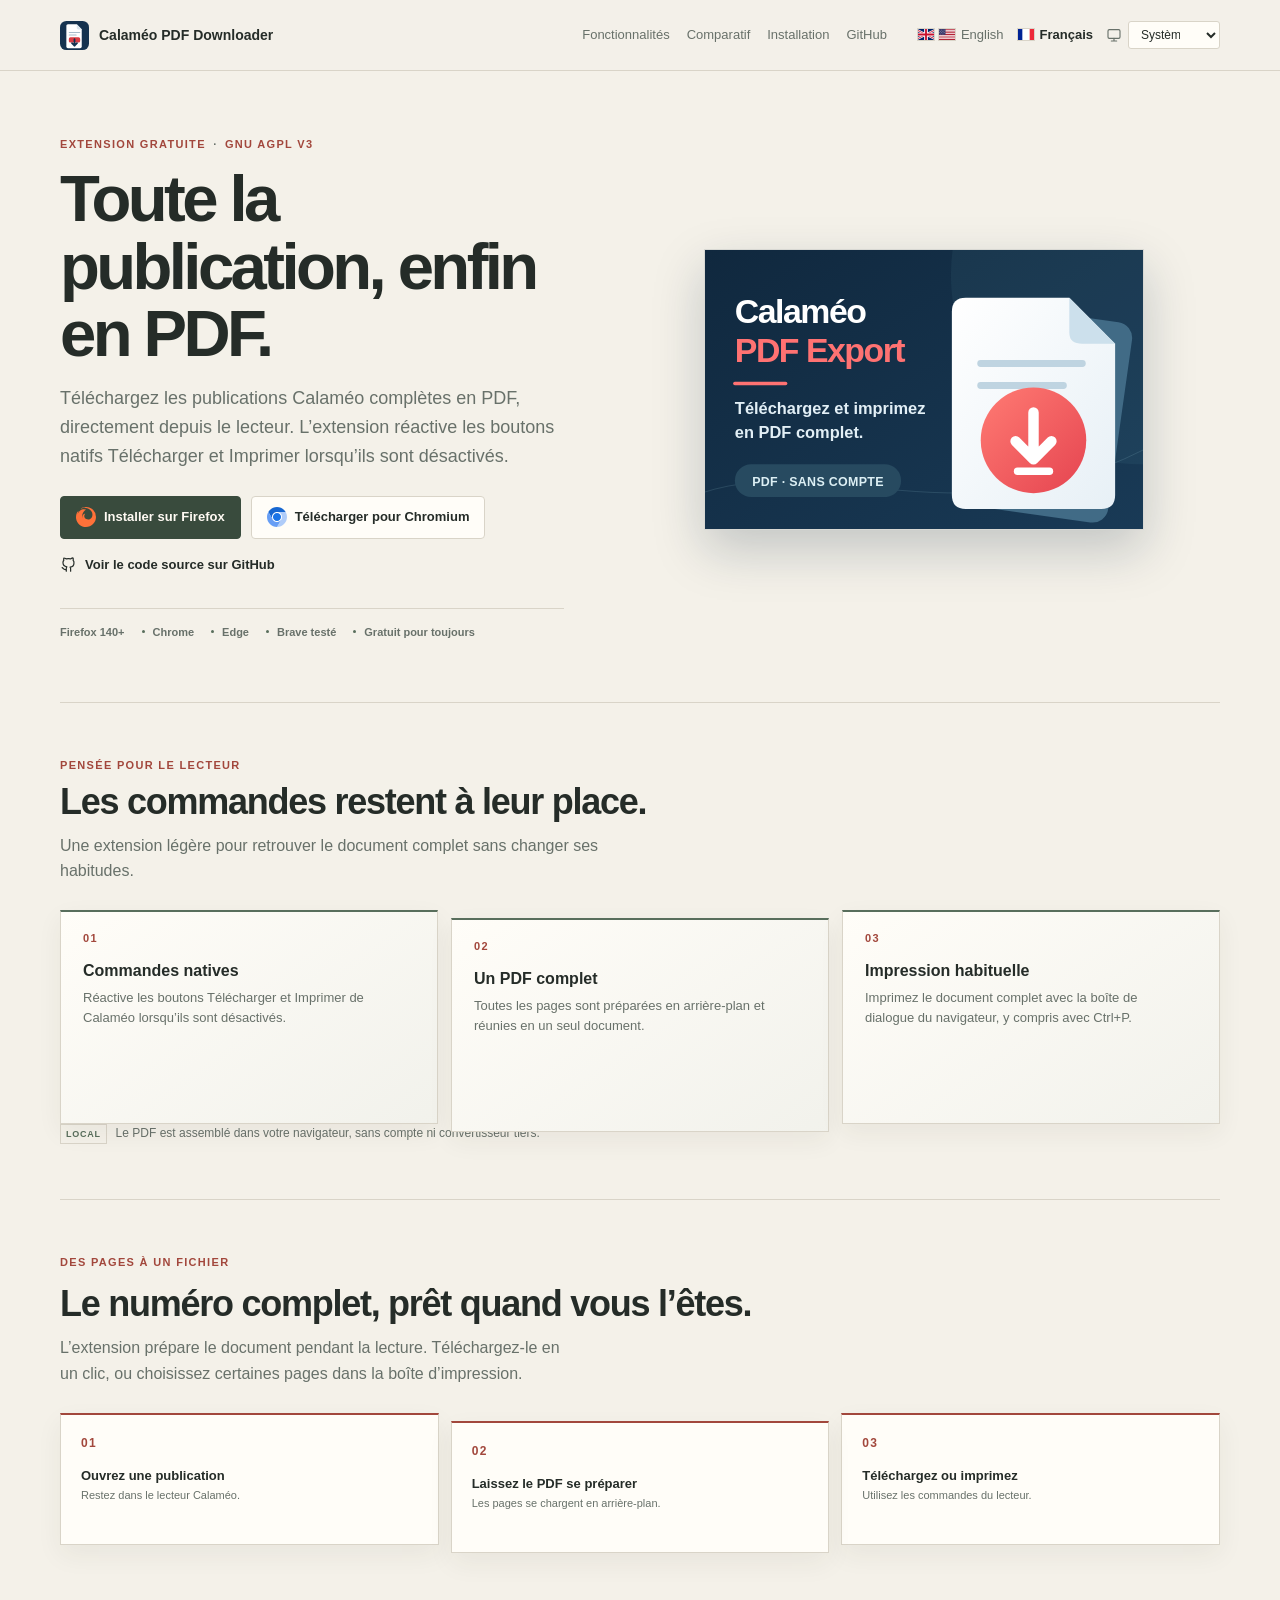
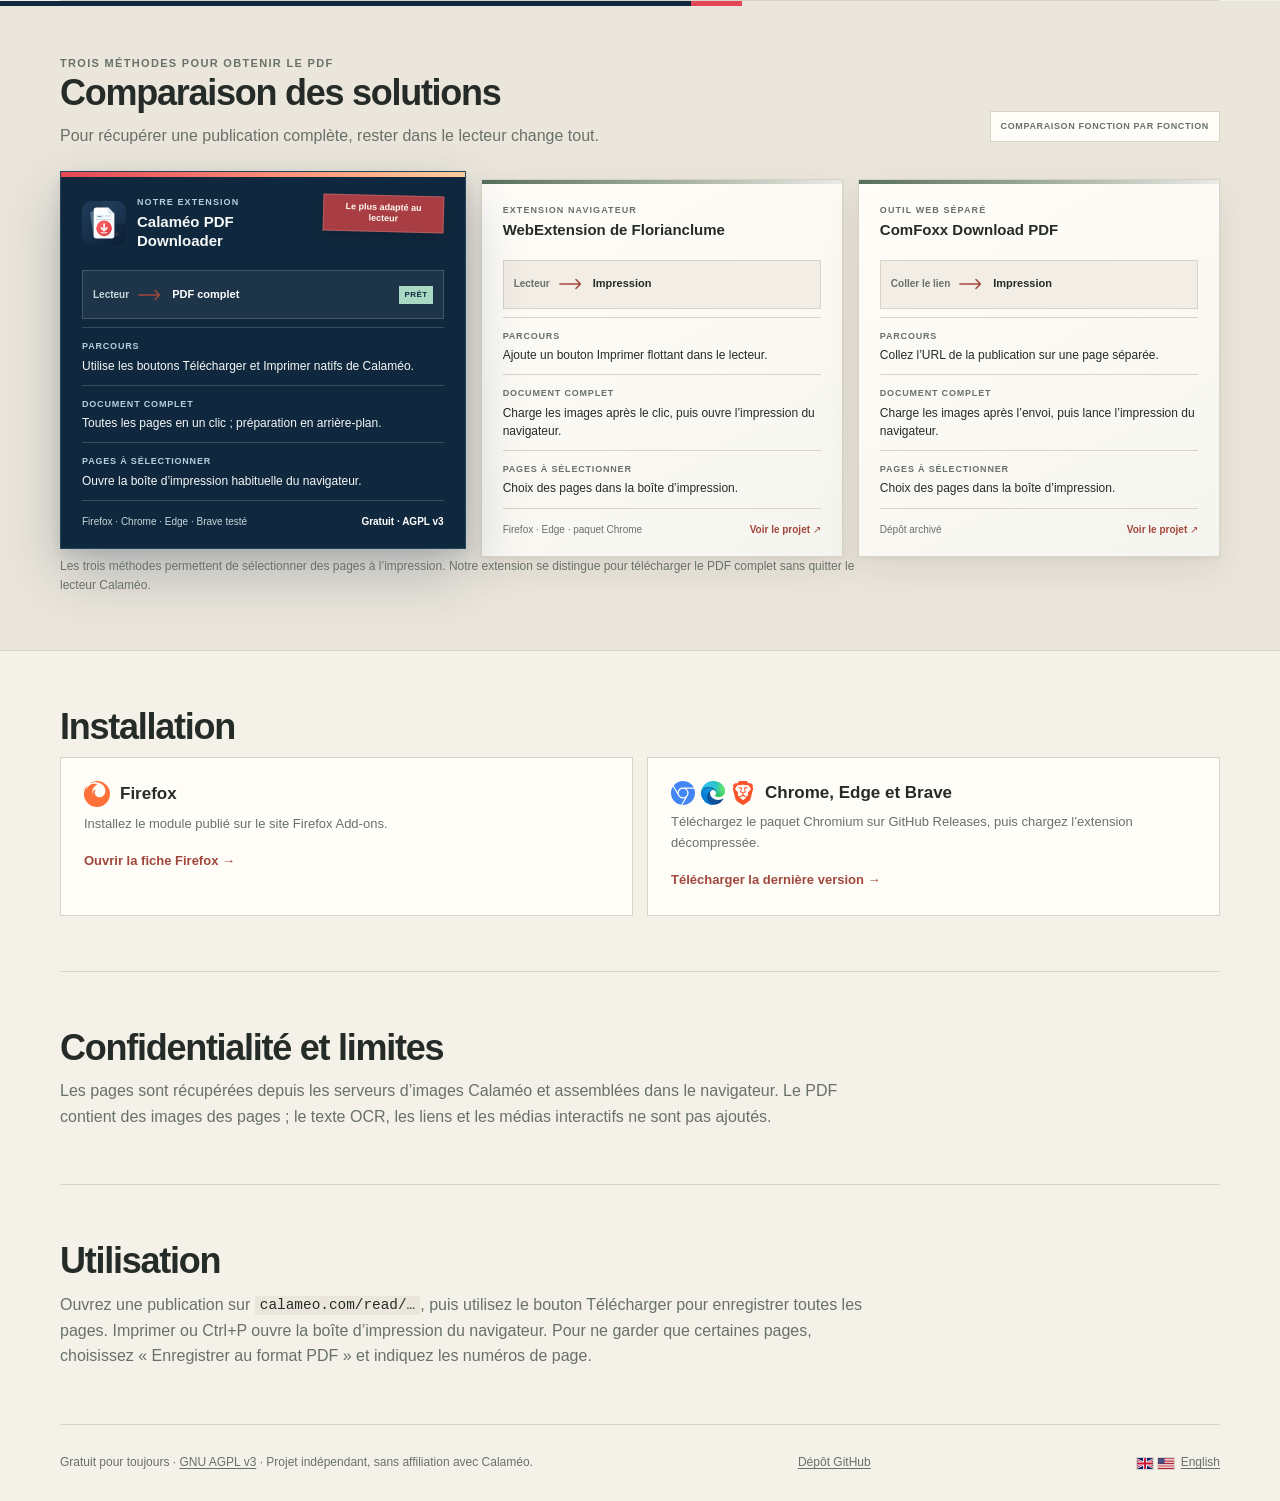
==== commit 3b76de3a: "Fit English project banner text" ====
--- a/docs/fr/index.html
+++ b/docs/fr/index.html
@@ -60,7 +60,7 @@
           <div class="hero-facts"><span>Firefox 140+</span><span>Chrome</span><span>Edge</span><span>Brave testé</span><span>Gratuit pour toujours</span></div>
         </div>
         <figure class="product-figure">
-          <img src="../assets/calameo-product-banner-fr.svg" alt="Calaméo PDF Export : téléchargez et imprimez les publications complètes en PDF.">
+          <img src="../assets/calameo-product-banner-fr.svg?v=d5a2fea" alt="Calaméo PDF Export : téléchargez et imprimez les publications complètes en PDF.">
         </figure>
       </section>
 
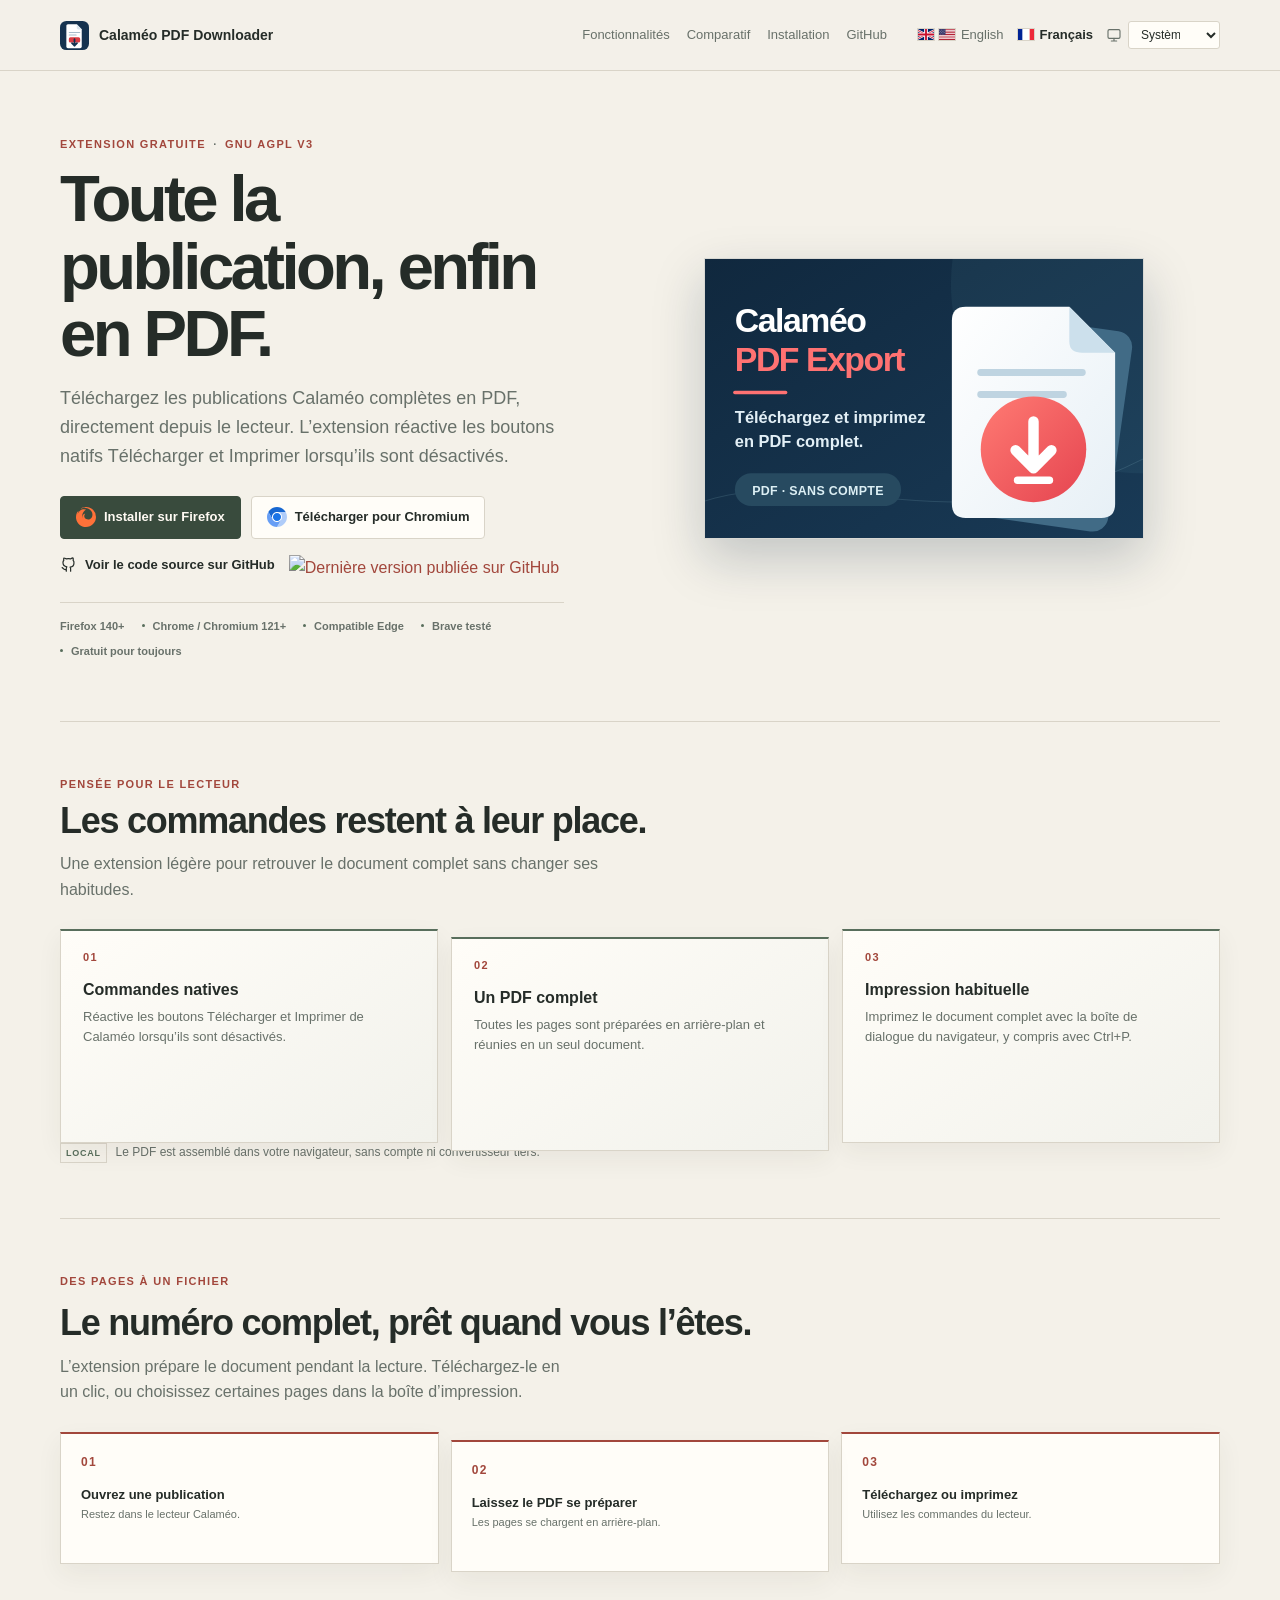
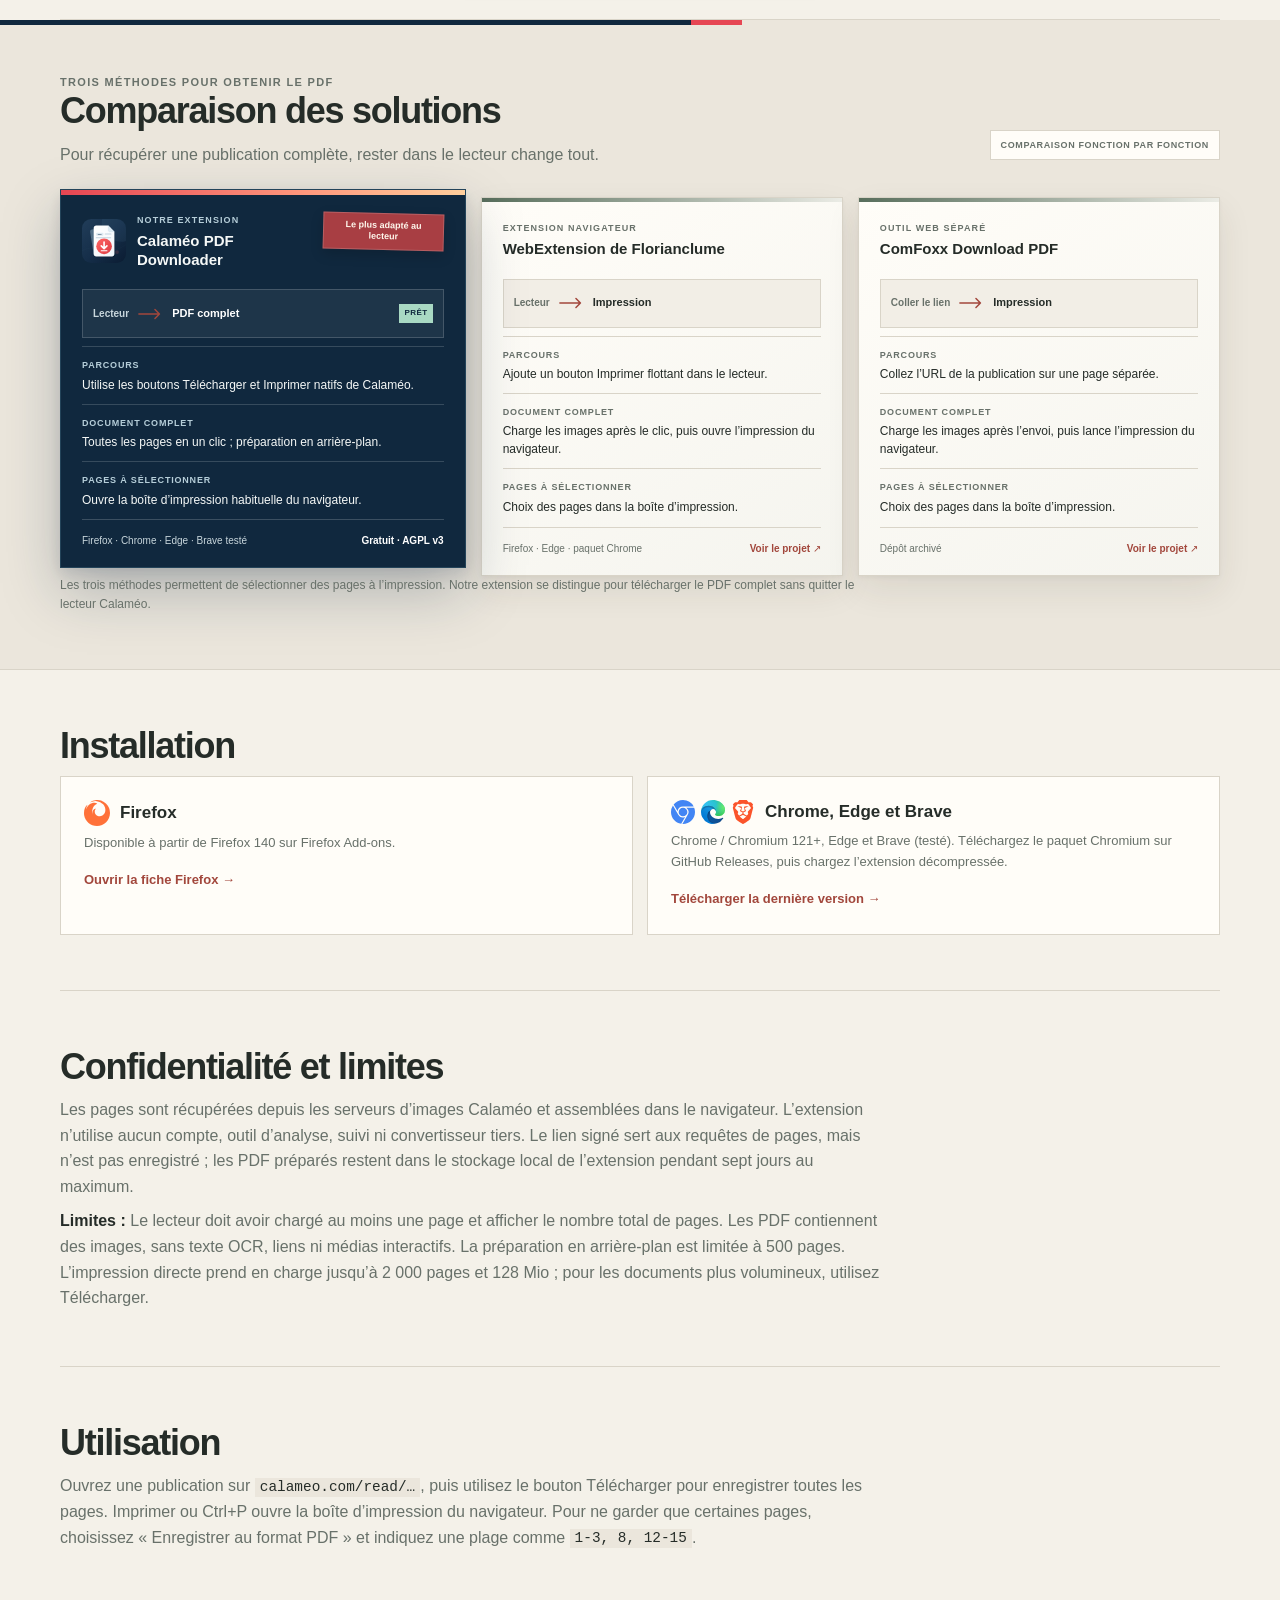
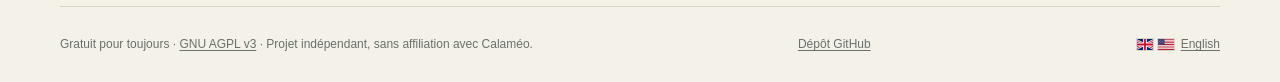
==== commit 44ed1834: "Bring README details onto the project site" ====
--- a/docs/fr/index.html
+++ b/docs/fr/index.html
@@ -11,7 +11,7 @@
     <link rel="alternate" hreflang="fr" href="https://elig-45.github.io/calameo-pdf-downloader/fr/">
     <link rel="alternate" hreflang="x-default" href="https://elig-45.github.io/calameo-pdf-downloader/">
     <link rel="icon" type="image/svg+xml" href="../assets/favicon.svg">
-    <link rel="stylesheet" href="../assets/site.css?v=browser-logos-1">
+    <link rel="stylesheet" href="../assets/site.css?v=readme-details-1">
     <meta property="og:type" content="website">
     <meta property="og:site_name" content="Calaméo PDF Downloader">
     <meta property="og:locale" content="fr_FR">
@@ -56,8 +56,11 @@
             <a class="button button-primary" href="https://addons.mozilla.org/fr/firefox/addon/calam%C3%A9o-pdf-export/"><img class="browser-logo" src="../assets/brands/firefox.svg" alt="">Installer sur Firefox</a>
             <a class="button" href="https://github.com/elig-45/calameo-pdf-downloader/releases/latest"><img class="browser-logo" src="../assets/brands/chromium.svg" alt="">Télécharger pour Chromium</a>
           </div>
-          <a class="source-link" href="https://github.com/elig-45/calameo-pdf-downloader"><svg aria-hidden="true" viewBox="0 0 24 24"><path d="M9 19c-4.3 1.4-4.3-2.2-6-2.6m12 5v-3.3a2.9 2.9 0 0 0-.8-2.3c2.7-.3 5.5-1.3 5.5-6A4.7 4.7 0 0 0 18.5 6a4.3 4.3 0 0 0-.1-3.2s-1-.3-3.4 1.3a11.7 11.7 0 0 0-6.1 0C6.5 2.8 5.5 2.8 5.5 2.8A4.3 4.3 0 0 0 5.4 6a4.7 4.7 0 0 0-1.2 3.3c0 4.7 2.8 5.7 5.5 6a2.9 2.9 0 0 0-.8 2.3v3.8"/></svg>Voir le code source sur GitHub</a>
-          <div class="hero-facts"><span>Firefox 140+</span><span>Chrome</span><span>Edge</span><span>Brave testé</span><span>Gratuit pour toujours</span></div>
+          <div class="project-links">
+            <a class="source-link" href="https://github.com/elig-45/calameo-pdf-downloader"><svg aria-hidden="true" viewBox="0 0 24 24"><path d="M9 19c-4.3 1.4-4.3-2.2-6-2.6m12 5v-3.3a2.9 2.9 0 0 0-.8-2.3c2.7-.3 5.5-1.3 5.5-6A4.7 4.7 0 0 0 18.5 6a4.3 4.3 0 0 0-.1-3.2s-1-.3-3.4 1.3a11.7 11.7 0 0 0-6.1 0C6.5 2.8 5.5 2.8 5.5 2.8A4.3 4.3 0 0 0 5.4 6a4.7 4.7 0 0 0-1.2 3.3c0 4.7 2.8 5.7 5.5 6a2.9 2.9 0 0 0-.8 2.3v3.8"/></svg>Voir le code source sur GitHub</a>
+            <a class="release-badge" href="https://github.com/elig-45/calameo-pdf-downloader/releases/latest"><img src="https://img.shields.io/github/v/release/elig-45/calameo-pdf-downloader?logo=github&amp;label=version&amp;style=flat-square" alt="Dernière version publiée sur GitHub"></a>
+          </div>
+          <div class="hero-facts"><span>Firefox 140+</span><span>Chrome / Chromium 121+</span><span>Compatible Edge</span><span>Brave testé</span><span>Gratuit pour toujours</span></div>
         </div>
         <figure class="product-figure">
           <img src="../assets/calameo-product-banner-fr.svg?v=d5a2fea" alt="Calaméo PDF Export : téléchargez et imprimez les publications complètes en PDF.">
@@ -110,12 +113,12 @@
         <div class="install-grid">
           <article class="install-option">
             <h3><img class="browser-logo" src="../assets/brands/firefox.svg" alt=""> Firefox</h3>
-            <p>Installez le module publié sur le site Firefox Add-ons.</p>
+            <p>Disponible à partir de Firefox 140 sur Firefox Add-ons.</p>
             <a href="https://addons.mozilla.org/fr/firefox/addon/calam%C3%A9o-pdf-export/">Ouvrir la fiche Firefox →</a>
           </article>
           <article class="install-option">
             <h3><span class="browser-logo-group" aria-hidden="true"><img class="browser-logo" src="../assets/brands/googlechrome.svg" alt=""><img class="browser-logo" src="../assets/brands/microsoftedge.svg" alt=""><img class="browser-logo" src="../assets/brands/brave.svg" alt=""></span> Chrome, Edge et Brave</h3>
-            <p>Téléchargez le paquet Chromium sur GitHub Releases, puis chargez l’extension décompressée.</p>
+            <p>Chrome / Chromium 121+, Edge et Brave (testé). Téléchargez le paquet Chromium sur GitHub Releases, puis chargez l’extension décompressée.</p>
             <a href="https://github.com/elig-45/calameo-pdf-downloader/releases/latest">Télécharger la dernière version →</a>
           </article>
         </div>
@@ -123,12 +126,13 @@
 
       <section class="section" aria-labelledby="privacy-title">
         <h2 id="privacy-title">Confidentialité et limites</h2>
-        <p>Les pages sont récupérées depuis les serveurs d’images Calaméo et assemblées dans le navigateur. Le PDF contient des images des pages ; le texte OCR, les liens et les médias interactifs ne sont pas ajoutés.</p>
+        <p>Les pages sont récupérées depuis les serveurs d’images Calaméo et assemblées dans le navigateur. L’extension n’utilise aucun compte, outil d’analyse, suivi ni convertisseur tiers. Le lien signé sert aux requêtes de pages, mais n’est pas enregistré ; les PDF préparés restent dans le stockage local de l’extension pendant sept jours au maximum.</p>
+        <p class="limits-note"><strong>Limites :</strong> Le lecteur doit avoir chargé au moins une page et afficher le nombre total de pages. Les PDF contiennent des images, sans texte OCR, liens ni médias interactifs. La préparation en arrière-plan est limitée à 500 pages. L’impression directe prend en charge jusqu’à 2 000 pages et 128 Mio ; pour les documents plus volumineux, utilisez Télécharger.</p>
       </section>
 
       <section class="section faq" aria-labelledby="faq-title">
         <h2 id="faq-title">Utilisation</h2>
-        <p>Ouvrez une publication sur <code>calameo.com/read/…</code>, puis utilisez le bouton Télécharger pour enregistrer toutes les pages. Imprimer ou Ctrl+P ouvre la boîte d’impression du navigateur. Pour ne garder que certaines pages, choisissez « Enregistrer au format PDF » et indiquez les numéros de page.</p>
+        <p>Ouvrez une publication sur <code>calameo.com/read/…</code>, puis utilisez le bouton Télécharger pour enregistrer toutes les pages. Imprimer ou Ctrl+P ouvre la boîte d’impression du navigateur. Pour ne garder que certaines pages, choisissez « Enregistrer au format PDF » et indiquez une plage comme <code>1-3, 8, 12-15</code>.</p>
       </section>
     </main>
 
--- a/docs/assets/site.css
+++ b/docs/assets/site.css
@@ -94,6 +94,9 @@
 }
 .source-link { display: inline-flex; align-items: center; gap: 8px; margin-top: 16px; color: var(--text); font-size: 13px; font-weight: 600; }
 .source-link svg { width: 17px; height: 17px; fill: none; stroke: currentColor; stroke-width: 1.7; stroke-linecap: round; stroke-linejoin: round; }
+.project-links { display: flex; align-items: center; flex-wrap: wrap; gap: 0 14px; }
+.release-badge { display: inline-flex; align-items: center; margin-top: 16px; }
+.release-badge img { display: block; height: 20px; }
 .hero-facts { display: flex; flex-wrap: wrap; gap: 7px 17px; margin-top: 27px; padding-top: 15px; border-top: 1px solid var(--border); color: var(--muted); font-size: 11px; font-weight: 600; }
 .hero-facts span + span::before { content: ""; display: inline-block; width: 3px; height: 3px; margin: 0 8px 3px 0; border-radius: 50%; background: var(--sage); }
 .product-figure { width: min(100%, 440px); min-width: 0; margin: 0 auto; animation: arrive .7s cubic-bezier(.2,.65,.25,1) both; }
@@ -178,6 +181,8 @@
 .install-option p { margin: 0 0 12px; color: var(--muted); font-size: 13px; }
 .install-option > a { font-size: 13px; font-weight: 650; }
 .faq p, .section > p { max-width: 820px; margin: 0; color: var(--muted); }
+.limits-note { margin-top: 9px !important; }
+.limits-note strong { color: var(--text); }
 code { padding: .1em .35em; color: var(--text); background: var(--soft); font-size: .9em; }
 .site-footer { color: var(--muted); font-size: 12px; }
 .footer-inner { min-height: 76px; display: flex; align-items: center; justify-content: space-between; flex-wrap: wrap; gap: 10px 18px; }
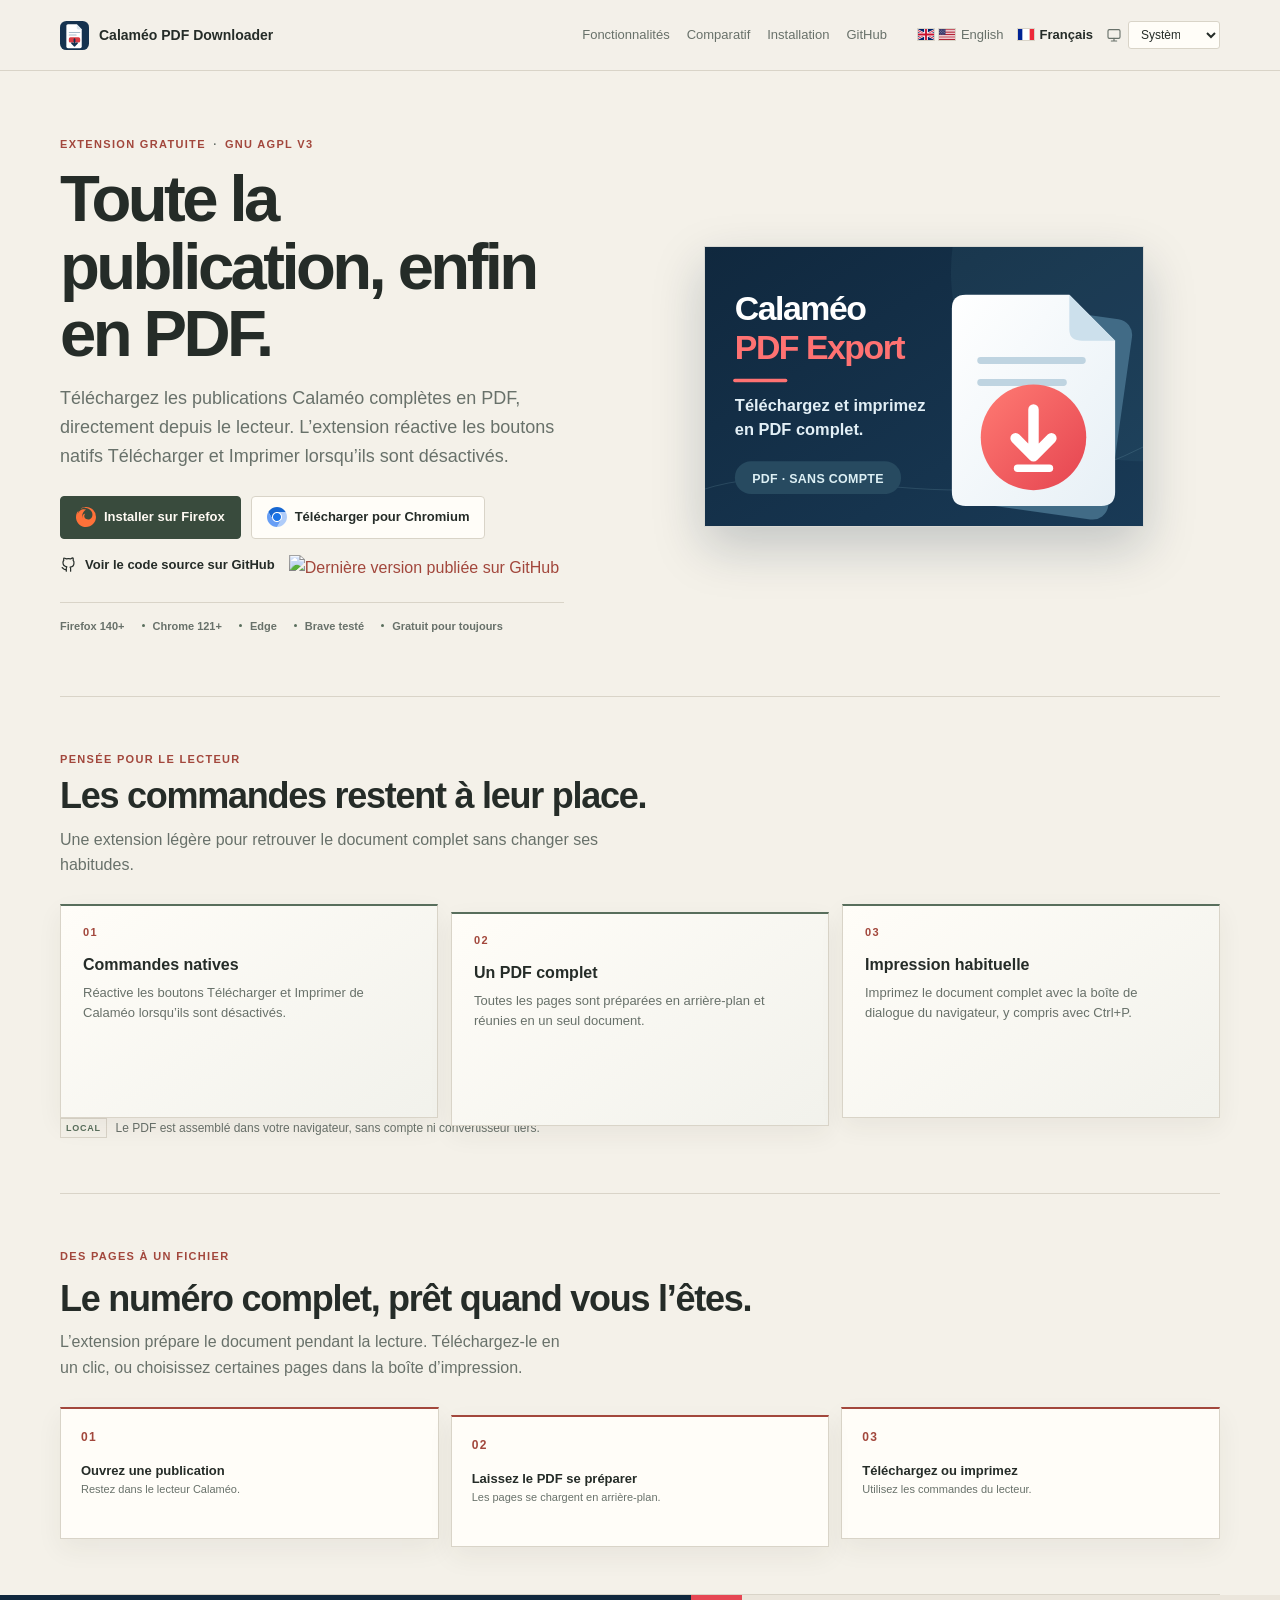
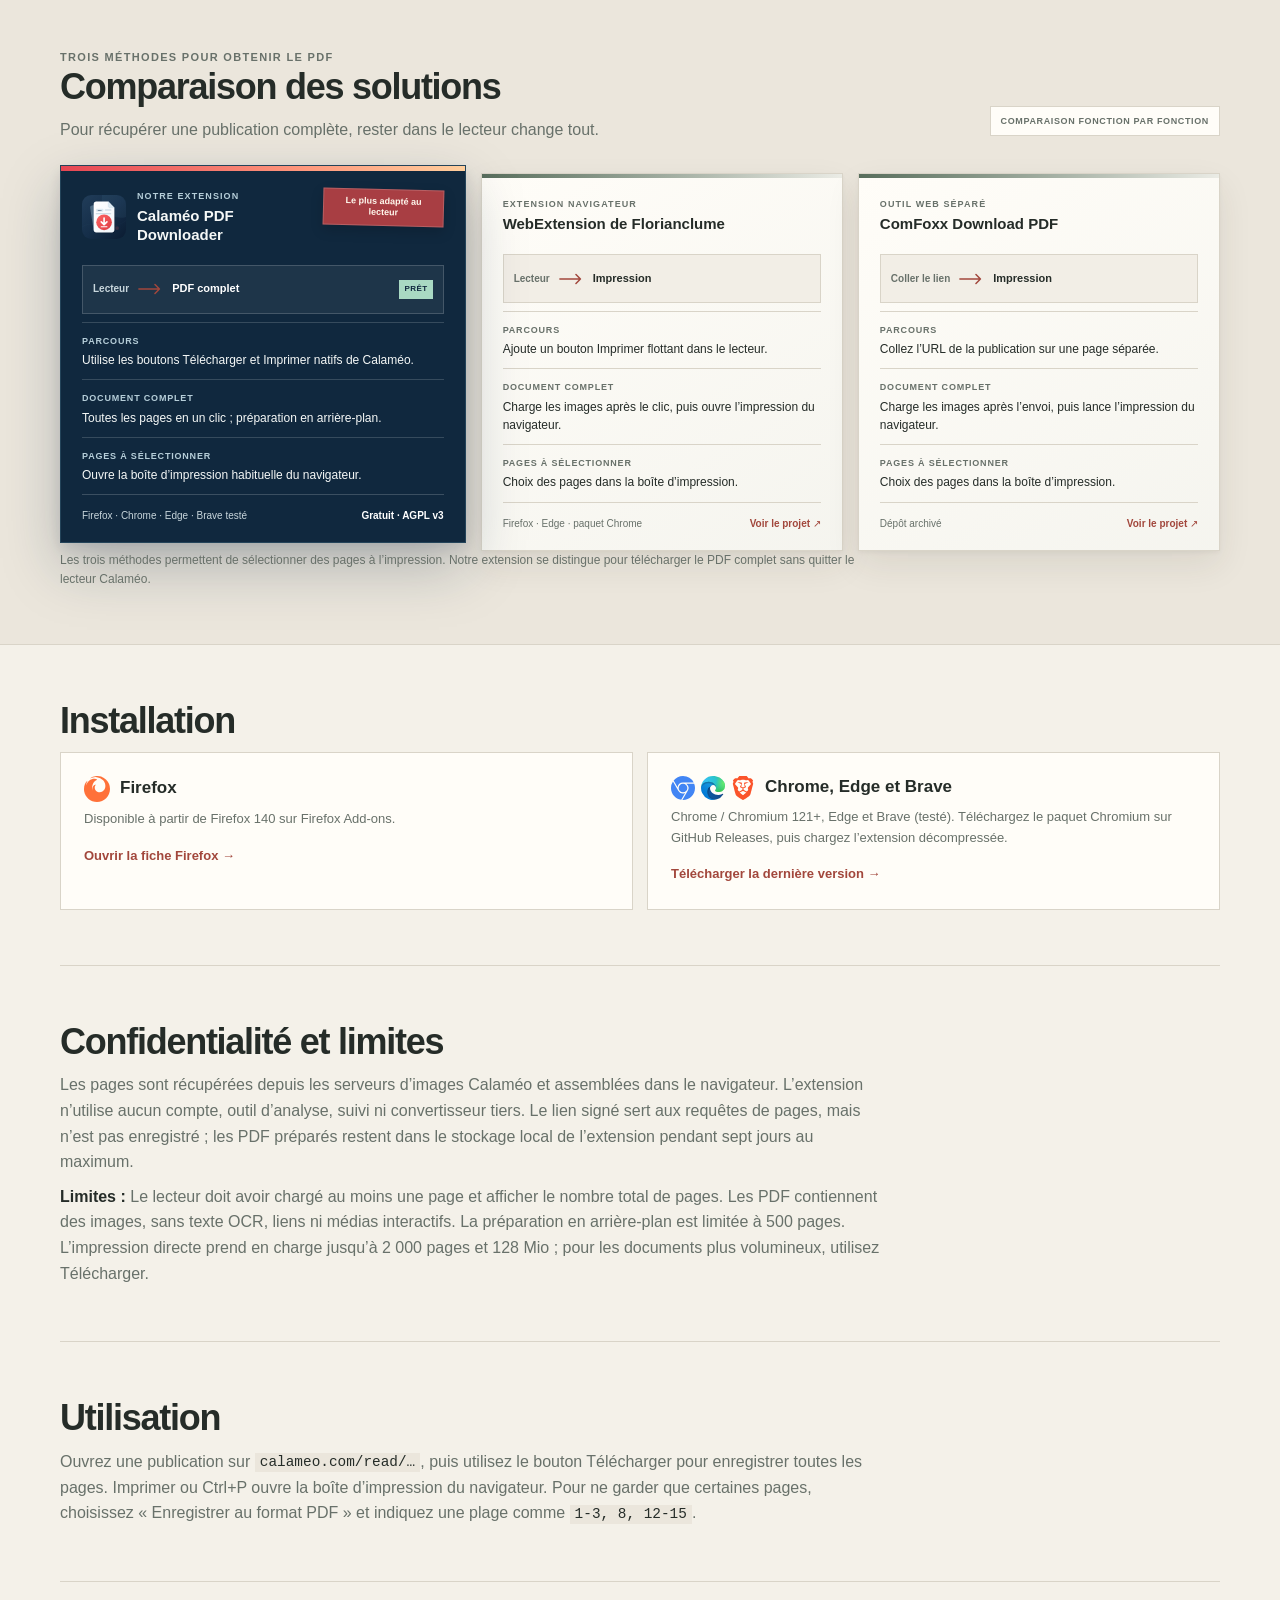
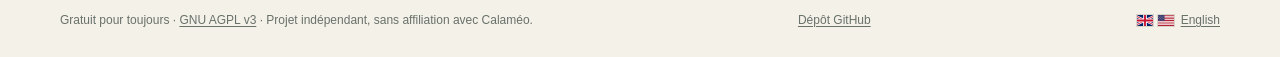
==== commit 788f194f: "Keep browser support row compact" ====
--- a/docs/fr/index.html
+++ b/docs/fr/index.html
@@ -60,7 +60,7 @@
             <a class="source-link" href="https://github.com/elig-45/calameo-pdf-downloader"><svg aria-hidden="true" viewBox="0 0 24 24"><path d="M9 19c-4.3 1.4-4.3-2.2-6-2.6m12 5v-3.3a2.9 2.9 0 0 0-.8-2.3c2.7-.3 5.5-1.3 5.5-6A4.7 4.7 0 0 0 18.5 6a4.3 4.3 0 0 0-.1-3.2s-1-.3-3.4 1.3a11.7 11.7 0 0 0-6.1 0C6.5 2.8 5.5 2.8 5.5 2.8A4.3 4.3 0 0 0 5.4 6a4.7 4.7 0 0 0-1.2 3.3c0 4.7 2.8 5.7 5.5 6a2.9 2.9 0 0 0-.8 2.3v3.8"/></svg>Voir le code source sur GitHub</a>
             <a class="release-badge" href="https://github.com/elig-45/calameo-pdf-downloader/releases/latest"><img src="https://img.shields.io/github/v/release/elig-45/calameo-pdf-downloader?logo=github&amp;label=version&amp;style=flat-square" alt="Dernière version publiée sur GitHub"></a>
           </div>
-          <div class="hero-facts"><span>Firefox 140+</span><span>Chrome / Chromium 121+</span><span>Compatible Edge</span><span>Brave testé</span><span>Gratuit pour toujours</span></div>
+          <div class="hero-facts"><span>Firefox 140+</span><span>Chrome 121+</span><span>Edge</span><span>Brave testé</span><span>Gratuit pour toujours</span></div>
         </div>
         <figure class="product-figure">
           <img src="../assets/calameo-product-banner-fr.svg?v=d5a2fea" alt="Calaméo PDF Export : téléchargez et imprimez les publications complètes en PDF.">
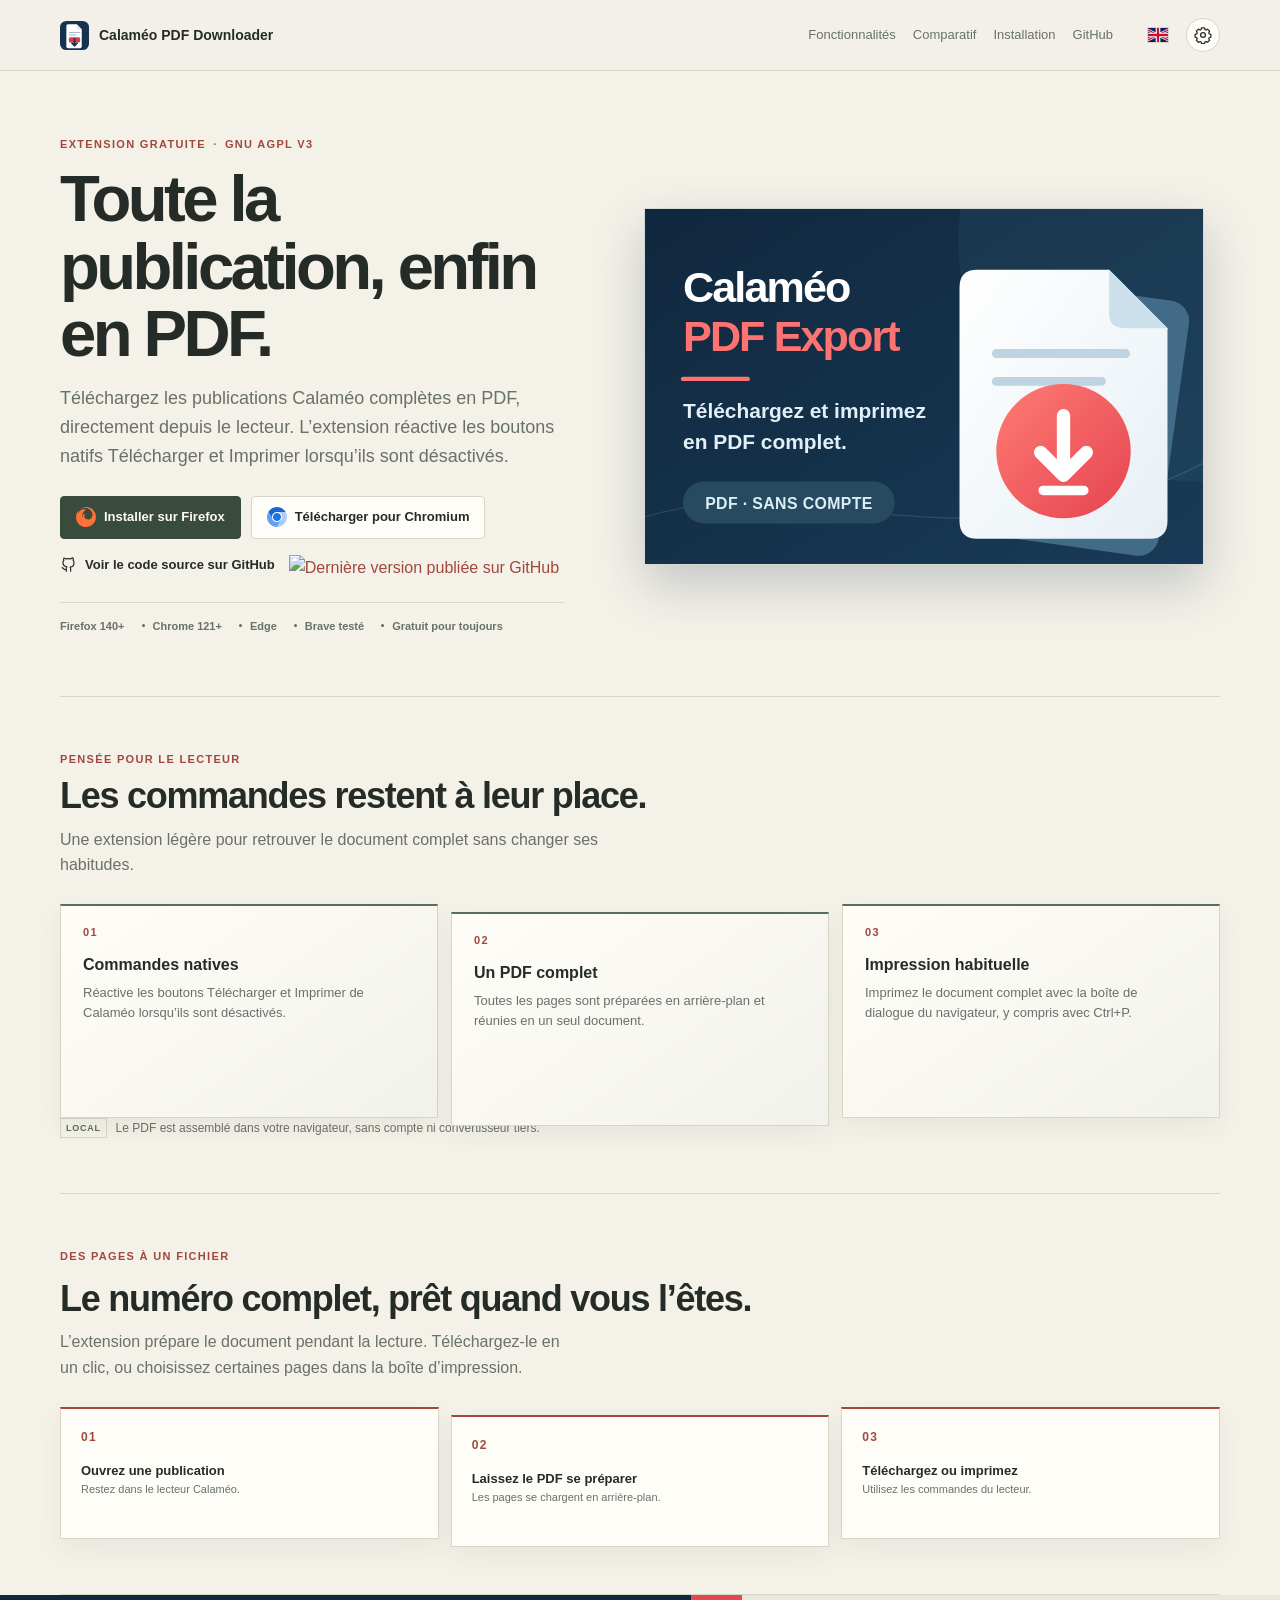
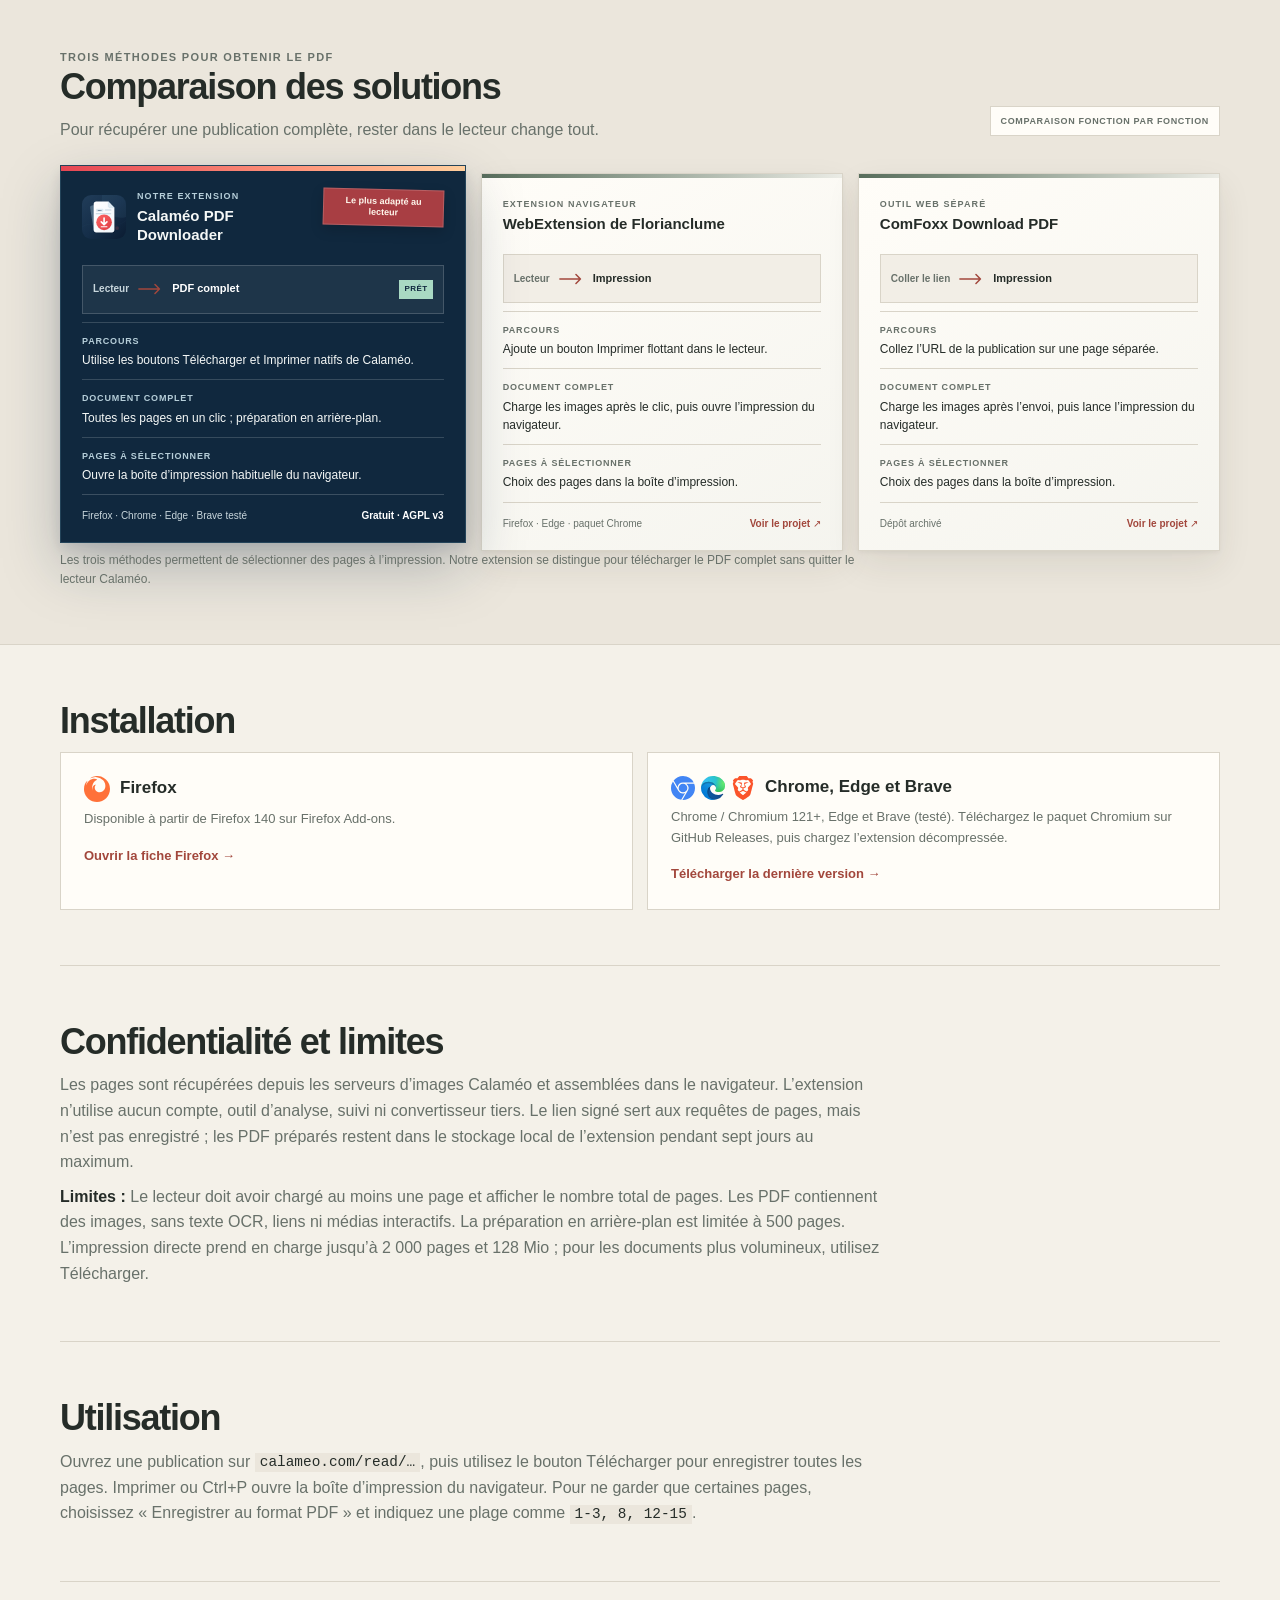
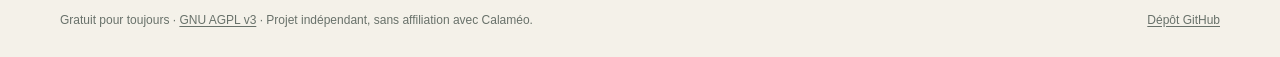
==== commit 489f2301: "Improve language and theme controls" ====
--- a/docs/fr/index.html
+++ b/docs/fr/index.html
@@ -11,7 +11,7 @@
     <link rel="alternate" hreflang="fr" href="https://elig-45.github.io/calameo-pdf-downloader/fr/">
     <link rel="alternate" hreflang="x-default" href="https://elig-45.github.io/calameo-pdf-downloader/">
     <link rel="icon" type="image/svg+xml" href="../assets/favicon.svg">
-    <link rel="stylesheet" href="../assets/site.css?v=readme-details-1">
+    <link rel="stylesheet" href="../assets/site.css?v=theme-button-hero-size-1">
     <meta property="og:type" content="website">
     <meta property="og:site_name" content="Calaméo PDF Downloader">
     <meta property="og:locale" content="fr_FR">
@@ -29,18 +29,18 @@
   </head>
   <body>
     <a class="skip-link" href="#main">Aller au contenu</a>
-    <svg class="icon-sprite" xmlns="http://www.w3.org/2000/svg" aria-hidden="true" focusable="false">
-      <symbol id="icon-display" viewBox="0 0 24 24"><rect x="3" y="4" width="18" height="13" rx="2"/><path d="M8 21h8m-4-4v4"/></symbol>
-    </svg>
     <header class="site-header">
       <div class="container header-inner">
         <a class="brand" href="../"><img src="../assets/favicon.svg" width="30" height="30" alt=""><span>Calaméo PDF Downloader</span></a>
         <div class="header-tools">
           <nav class="site-nav" aria-label="Navigation du projet"><a href="#features">Fonctionnalités</a><a href="#comparison">Comparatif</a><a href="#install">Installation</a><a href="https://github.com/elig-45/calameo-pdf-downloader">GitHub</a></nav>
           <nav class="preferences-nav" aria-label="Langue et apparence">
-            <a href="../" lang="en"><span class="language-flags" aria-hidden="true"><img src="../assets/flag-gb.svg" width="18" height="13" alt=""><img src="../assets/flag-us.svg" width="18" height="13" alt=""></span><span>English</span></a>
-            <a class="language-current" href="./" lang="fr" aria-current="page"><img src="../assets/flag-fr.svg" width="18" height="13" alt="" aria-hidden="true"><span>Français</span></a>
-            <label class="theme-control"><svg class="theme-icon" aria-hidden="true"><use href="#icon-display"/></svg><span class="sr-only">Thème</span><select id="theme-choice" aria-label="Thème"><option value="system" selected>Système</option><option value="light">Clair</option><option value="dark">Sombre</option></select></label>
+            <a class="language-switch" href="../" lang="en" aria-label="Switch to English" title="English"><img src="../assets/flag-gb.svg" width="22" height="16" alt="" aria-hidden="true"></a>
+            <button class="theme-toggle" id="theme-toggle" type="button" data-theme-choice="system" aria-label="Thème : système. Activer pour changer." title="Thème : système">
+              <svg class="theme-icon theme-icon-system" aria-hidden="true" viewBox="0 0 24 24"><path d="M10 2.5h4l.5 2.2a7.7 7.7 0 0 1 1.5.6l2-1.1 2.8 2.8-1.1 2a7.7 7.7 0 0 1 .6 1.5l2.2.5v4l-2.2.5a7.7 7.7 0 0 1-.6 1.5l1.1 2-2.8 2.8-2-1.1a7.7 7.7 0 0 1-1.5.6l-.5 2.2h-4l-.5-2.2a7.7 7.7 0 0 1-1.5-.6l-2 1.1-2.8-2.8 1.1-2a7.7 7.7 0 0 1-.6-1.5L1.5 15v-4l2.2-.5a7.7 7.7 0 0 1 .6-1.5l-1.1-2L6 4.2l2 1.1a7.7 7.7 0 0 1 1.5-.6z"/><circle cx="12" cy="12" r="3.2"/></svg>
+              <svg class="theme-icon theme-icon-light" aria-hidden="true" viewBox="0 0 24 24"><circle cx="12" cy="12" r="4"/><path d="M12 2v2m0 16v2M4.93 4.93l1.42 1.42m11.3 11.3 1.42 1.42M2 12h2m16 0h2M4.93 19.07l1.42-1.42m11.3-11.3 1.42-1.42"/></svg>
+              <svg class="theme-icon theme-icon-dark" aria-hidden="true" viewBox="0 0 24 24"><path d="M20.2 15.1A8.6 8.6 0 0 1 8.9 3.8 8.8 8.8 0 1 0 20.2 15.1Z"/></svg>
+            </button>
           </nav>
         </div>
       </div>
@@ -136,7 +136,7 @@
       </section>
     </main>
 
-    <footer class="site-footer"><div class="container footer-inner"><span>Gratuit pour toujours · <a href="https://github.com/elig-45/calameo-pdf-downloader/blob/main/LICENSE">GNU AGPL v3</a> · Projet indépendant, sans affiliation avec Calaméo.</span><a href="https://github.com/elig-45/calameo-pdf-downloader">Dépôt GitHub</a><a class="footer-language" href="../" lang="en"><span class="language-flags" aria-hidden="true"><img src="../assets/flag-gb.svg" width="18" height="13" alt=""><img src="../assets/flag-us.svg" width="18" height="13" alt=""></span> English</a></div></footer>
-    <script src="../assets/theme.js" defer></script>
+    <footer class="site-footer"><div class="container footer-inner"><span>Gratuit pour toujours · <a href="https://github.com/elig-45/calameo-pdf-downloader/blob/main/LICENSE">GNU AGPL v3</a> · Projet indépendant, sans affiliation avec Calaméo.</span><a href="https://github.com/elig-45/calameo-pdf-downloader">Dépôt GitHub</a></div></footer>
+    <script src="../assets/theme.js?v=theme-button-hero-size-1" defer></script>
   </body>
 </html>
--- a/docs/assets/site.css
+++ b/docs/assets/site.css
@@ -66,14 +66,16 @@
 .header-inner nav { display: flex; align-items: center; gap: 17px; font-size: 13px; }
 .header-inner nav a { display: inline-flex; align-items: center; gap: 5px; color: var(--muted); transition: color .18s ease; }
 .header-inner nav a:hover { color: var(--text); text-decoration: none; }
-.header-inner nav .language-current { color: var(--text); font-weight: 650; }
 .header-inner .preferences-nav { gap: 13px; }
-.language-flags { display: inline-flex; align-items: center; gap: 3px; }
-.language-flags img, .header-inner nav > a > img, .footer-language img { width: 18px; height: 13px; display: block; border: 1px solid var(--border); object-fit: cover; }
-.theme-control { display: inline-flex; align-items: center; gap: 6px; color: var(--muted); }
-.theme-icon { width: 16px; height: 16px; fill: none; stroke: currentColor; stroke-linecap: round; stroke-linejoin: round; stroke-width: 1.7; }
-.theme-control select { max-width: 92px; padding: 5px 23px 5px 8px; border: 1px solid var(--border); border-radius: 3px; color: var(--text); background: var(--surface); font: inherit; font-size: 12px; }
-.icon-sprite { position: absolute; width: 0; height: 0; overflow: hidden; }
+.language-switch { display: inline-flex; width: 30px; height: 30px; align-items: center; justify-content: center; }
+.language-switch:hover { text-decoration: none; }
+.language-switch img { display: block; width: 22px; height: 16px; border: 1px solid var(--border); object-fit: cover; }
+.theme-toggle { position: relative; display: inline-grid; width: 34px; height: 34px; flex: none; place-items: center; padding: 0; overflow: hidden; border: 1px solid var(--border); border-radius: 50%; color: var(--text); background: var(--surface); cursor: pointer; transition: color .2s ease, background .2s ease, border-color .2s ease, transform .25s ease; }
+.theme-toggle:hover { transform: rotate(-8deg); border-color: var(--muted); color: var(--accent); background: var(--soft); }
+.theme-toggle:active { transform: scale(.9) rotate(8deg); }
+.theme-toggle:focus-visible { outline: 2px solid var(--accent); outline-offset: 3px; }
+.theme-icon { position: absolute; width: 18px; height: 18px; fill: none; stroke: currentColor; stroke-width: 1.7; stroke-linecap: round; stroke-linejoin: round; opacity: 0; transform: rotate(-45deg) scale(.55); transition: opacity .2s ease, transform .35s cubic-bezier(.2,.75,.25,1); }
+.theme-toggle[data-theme-choice="system"] .theme-icon-system, .theme-toggle[data-theme-choice="light"] .theme-icon-light, .theme-toggle[data-theme-choice="dark"] .theme-icon-dark { opacity: 1; transform: rotate(0) scale(1); }
 .hero { display: grid; grid-template-columns: minmax(0, .92fr) minmax(0, 1.08fr); align-items: center; gap: clamp(35px, 5vw, 72px); padding: 66px 0 60px; border-bottom: 1px solid var(--border); }
 .intro { min-width: 0; }
 .eyebrow { margin: 0 0 13px; color: var(--accent); font-size: 11px; font-weight: 720; letter-spacing: .12em; line-height: 1.4; text-transform: uppercase; }
@@ -99,7 +101,7 @@
 .release-badge img { display: block; height: 20px; }
 .hero-facts { display: flex; flex-wrap: wrap; gap: 7px 17px; margin-top: 27px; padding-top: 15px; border-top: 1px solid var(--border); color: var(--muted); font-size: 11px; font-weight: 600; }
 .hero-facts span + span::before { content: ""; display: inline-block; width: 3px; height: 3px; margin: 0 8px 3px 0; border-radius: 50%; background: var(--sage); }
-.product-figure { width: min(100%, 440px); min-width: 0; margin: 0 auto; animation: arrive .7s cubic-bezier(.2,.65,.25,1) both; }
+.product-figure { width: min(100%, 560px); min-width: 0; margin: 0 auto; animation: arrive .7s cubic-bezier(.2,.65,.25,1) both; }
 .product-figure img { display: block; width: 100%; height: auto; border: 1px solid rgb(16 40 62 / 12%); box-shadow: 0 20px 48px rgb(16 40 62 / 21%); transition: transform .28s ease, box-shadow .28s ease; }
 .product-figure:hover img { transform: translateY(-4px); box-shadow: 0 27px 58px rgb(16 40 62 / 25%); }
 .section { padding: 55px 0; border-bottom: 1px solid var(--border); }
@@ -187,7 +189,6 @@
 .site-footer { color: var(--muted); font-size: 12px; }
 .footer-inner { min-height: 76px; display: flex; align-items: center; justify-content: space-between; flex-wrap: wrap; gap: 10px 18px; }
 .site-footer a { color: inherit; text-decoration: underline; text-decoration-color: currentColor; text-underline-offset: 2px; }
-.footer-language { display: inline-flex; align-items: center; gap: 6px; }
 .sr-only { position: absolute; width: 1px; height: 1px; padding: 0; margin: -1px; overflow: hidden; clip: rect(0,0,0,0); white-space: nowrap; border: 0; }
 @keyframes arrive { from { opacity: 0; transform: translateY(13px) scale(.99); } to { opacity: 1; transform: translateY(0) scale(1); } }
 @media (max-width: 980px) {
@@ -207,7 +208,7 @@
   .hero { grid-template-columns: 1fr; gap: 36px; padding-block: 40px; }
   h1 { max-width: 600px; font-size: clamp(42px, 12vw, 58px); }
   .lead { font-size: 16px; }
-  .product-figure { width: min(100%, 440px); margin-inline: auto; }
+  .product-figure { width: min(100%, 560px); margin-inline: auto; }
   .feature-grid { grid-template-columns: 1fr; gap: 9px; }
   .feature-card { min-height: 0; padding: 19px; }
   .feature-card:nth-child(2) { transform: none; }
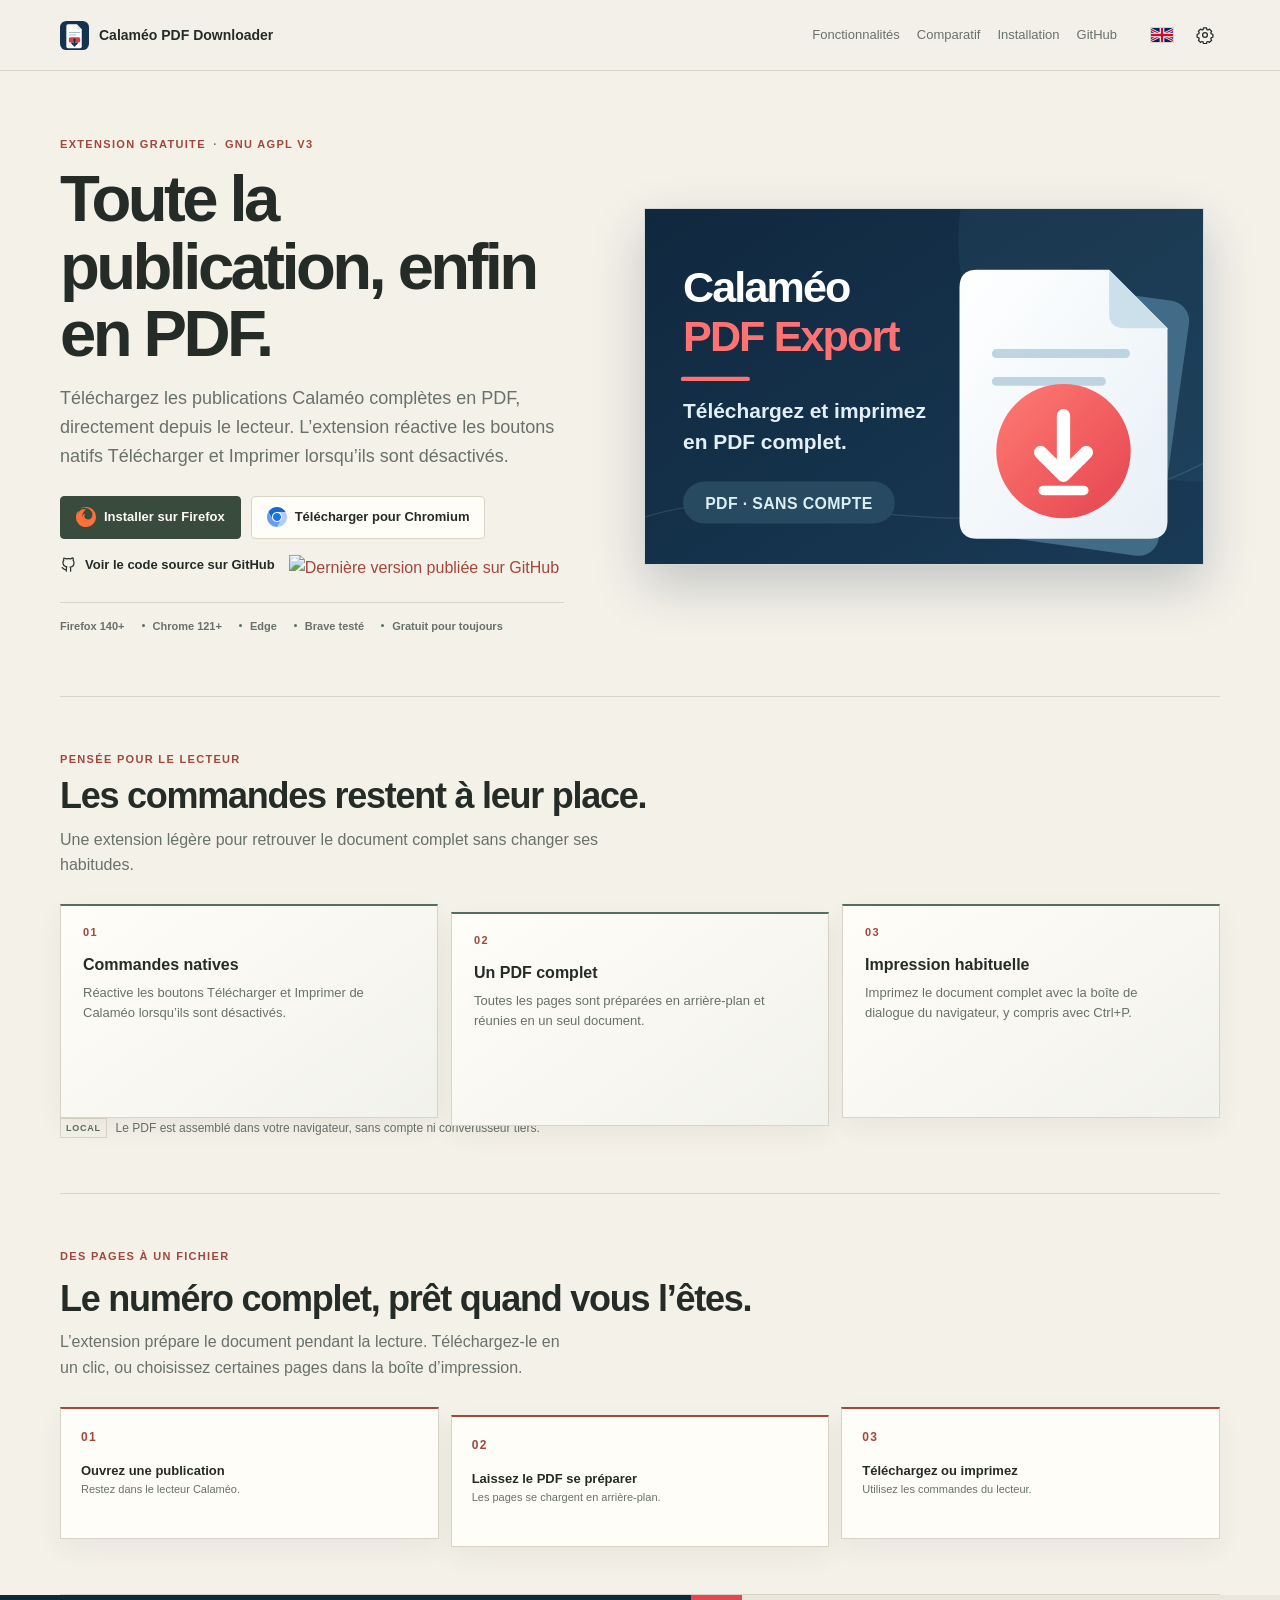
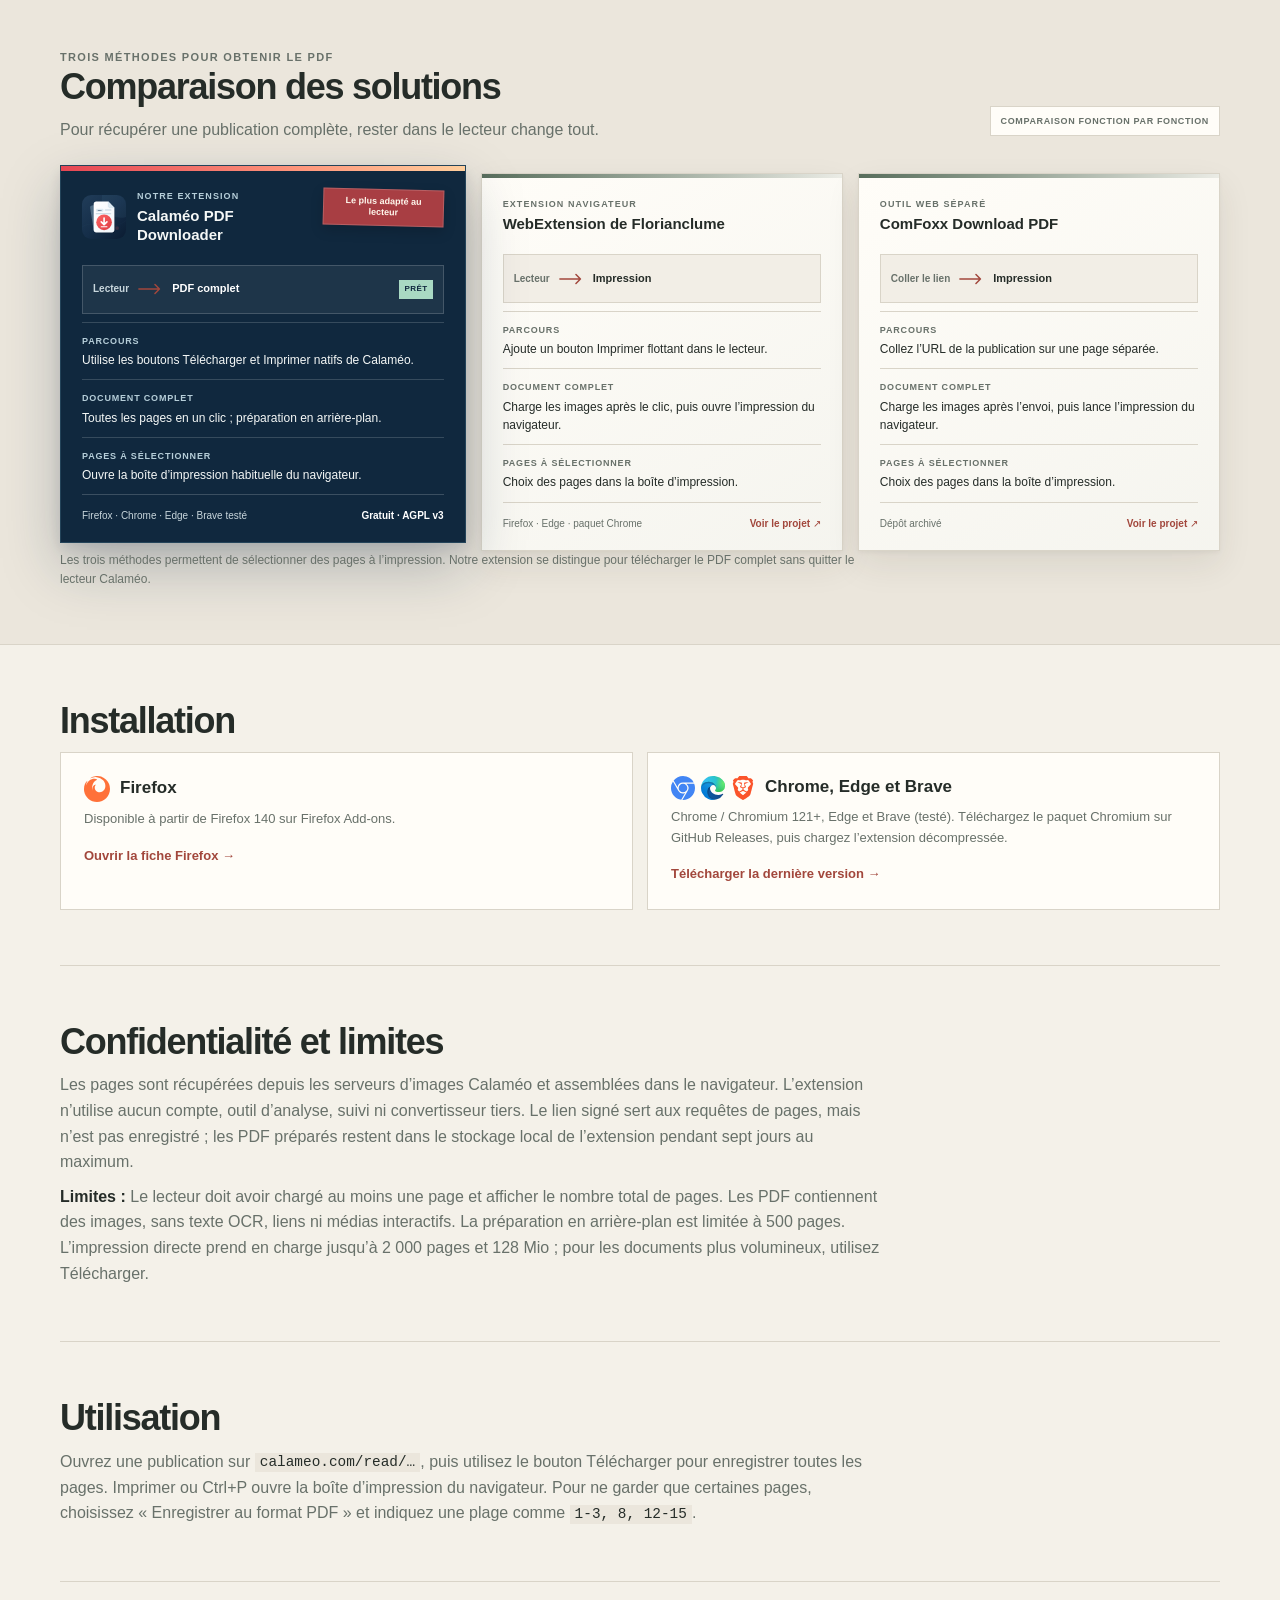
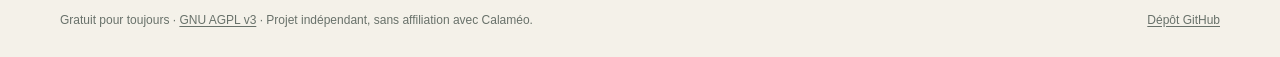
==== commit 3af873fe: "Refine French flag and theme button" ====
--- a/docs/fr/index.html
+++ b/docs/fr/index.html
@@ -11,7 +11,7 @@
     <link rel="alternate" hreflang="fr" href="https://elig-45.github.io/calameo-pdf-downloader/fr/">
     <link rel="alternate" hreflang="x-default" href="https://elig-45.github.io/calameo-pdf-downloader/">
     <link rel="icon" type="image/svg+xml" href="../assets/favicon.svg">
-    <link rel="stylesheet" href="../assets/site.css?v=theme-button-hero-size-1">
+    <link rel="stylesheet" href="../assets/site.css?v=theme-button-flag-official-2">
     <meta property="og:type" content="website">
     <meta property="og:site_name" content="Calaméo PDF Downloader">
     <meta property="og:locale" content="fr_FR">
--- a/docs/assets/site.css
+++ b/docs/assets/site.css
@@ -69,9 +69,9 @@
 .header-inner .preferences-nav { gap: 13px; }
 .language-switch { display: inline-flex; width: 30px; height: 30px; align-items: center; justify-content: center; }
 .language-switch:hover { text-decoration: none; }
-.language-switch img { display: block; width: 22px; height: 16px; border: 1px solid var(--border); object-fit: cover; }
-.theme-toggle { position: relative; display: inline-grid; width: 34px; height: 34px; flex: none; place-items: center; padding: 0; overflow: hidden; border: 1px solid var(--border); border-radius: 50%; color: var(--text); background: var(--surface); cursor: pointer; transition: color .2s ease, background .2s ease, border-color .2s ease, transform .25s ease; }
-.theme-toggle:hover { transform: rotate(-8deg); border-color: var(--muted); color: var(--accent); background: var(--soft); }
+.language-switch img { display: block; width: 24px; height: 16px; border: 1px solid var(--border); object-fit: cover; }
+.theme-toggle { position: relative; display: inline-grid; width: 30px; height: 30px; flex: none; place-items: center; padding: 0; overflow: hidden; border: 0; border-radius: 50%; color: var(--text); background: transparent; cursor: pointer; transition: color .2s ease, transform .25s ease; }
+.theme-toggle:hover { transform: rotate(-8deg); color: var(--accent); }
 .theme-toggle:active { transform: scale(.9) rotate(8deg); }
 .theme-toggle:focus-visible { outline: 2px solid var(--accent); outline-offset: 3px; }
 .theme-icon { position: absolute; width: 18px; height: 18px; fill: none; stroke: currentColor; stroke-width: 1.7; stroke-linecap: round; stroke-linejoin: round; opacity: 0; transform: rotate(-45deg) scale(.55); transition: opacity .2s ease, transform .35s cubic-bezier(.2,.75,.25,1); }
